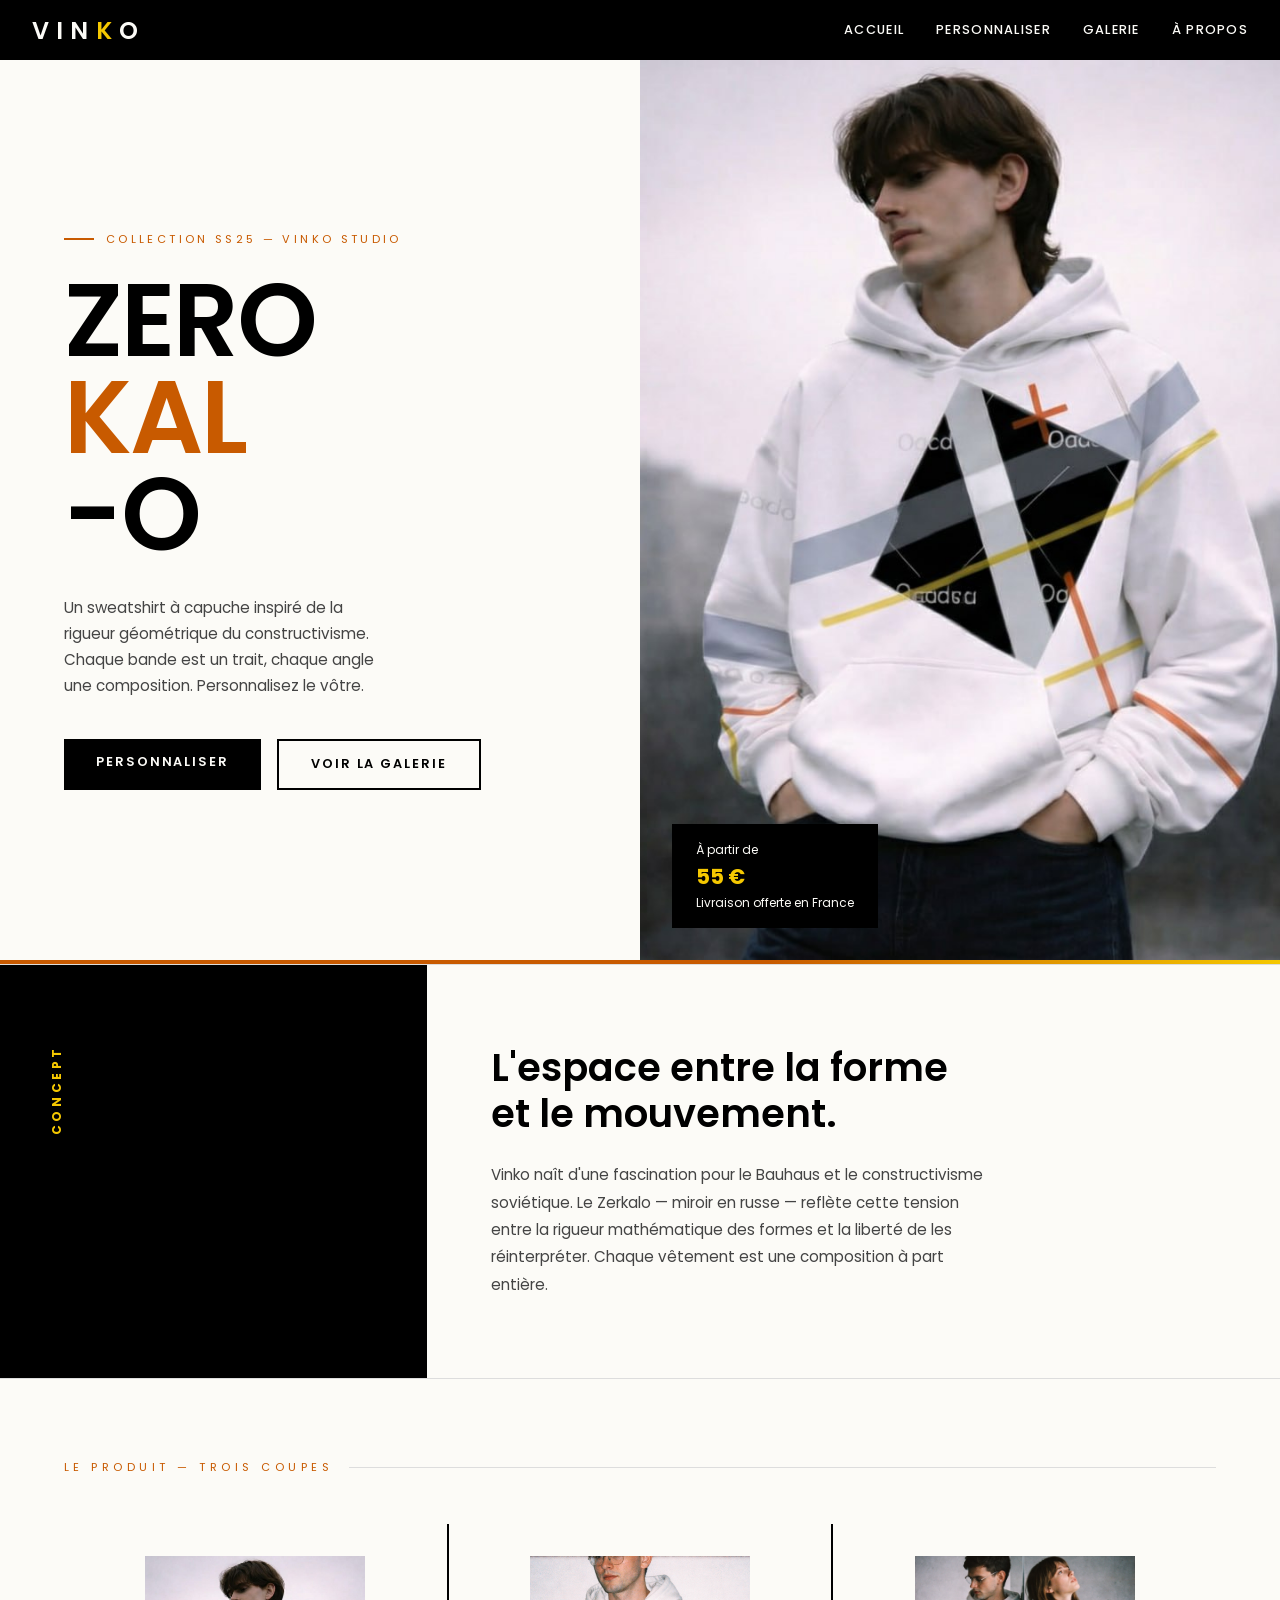
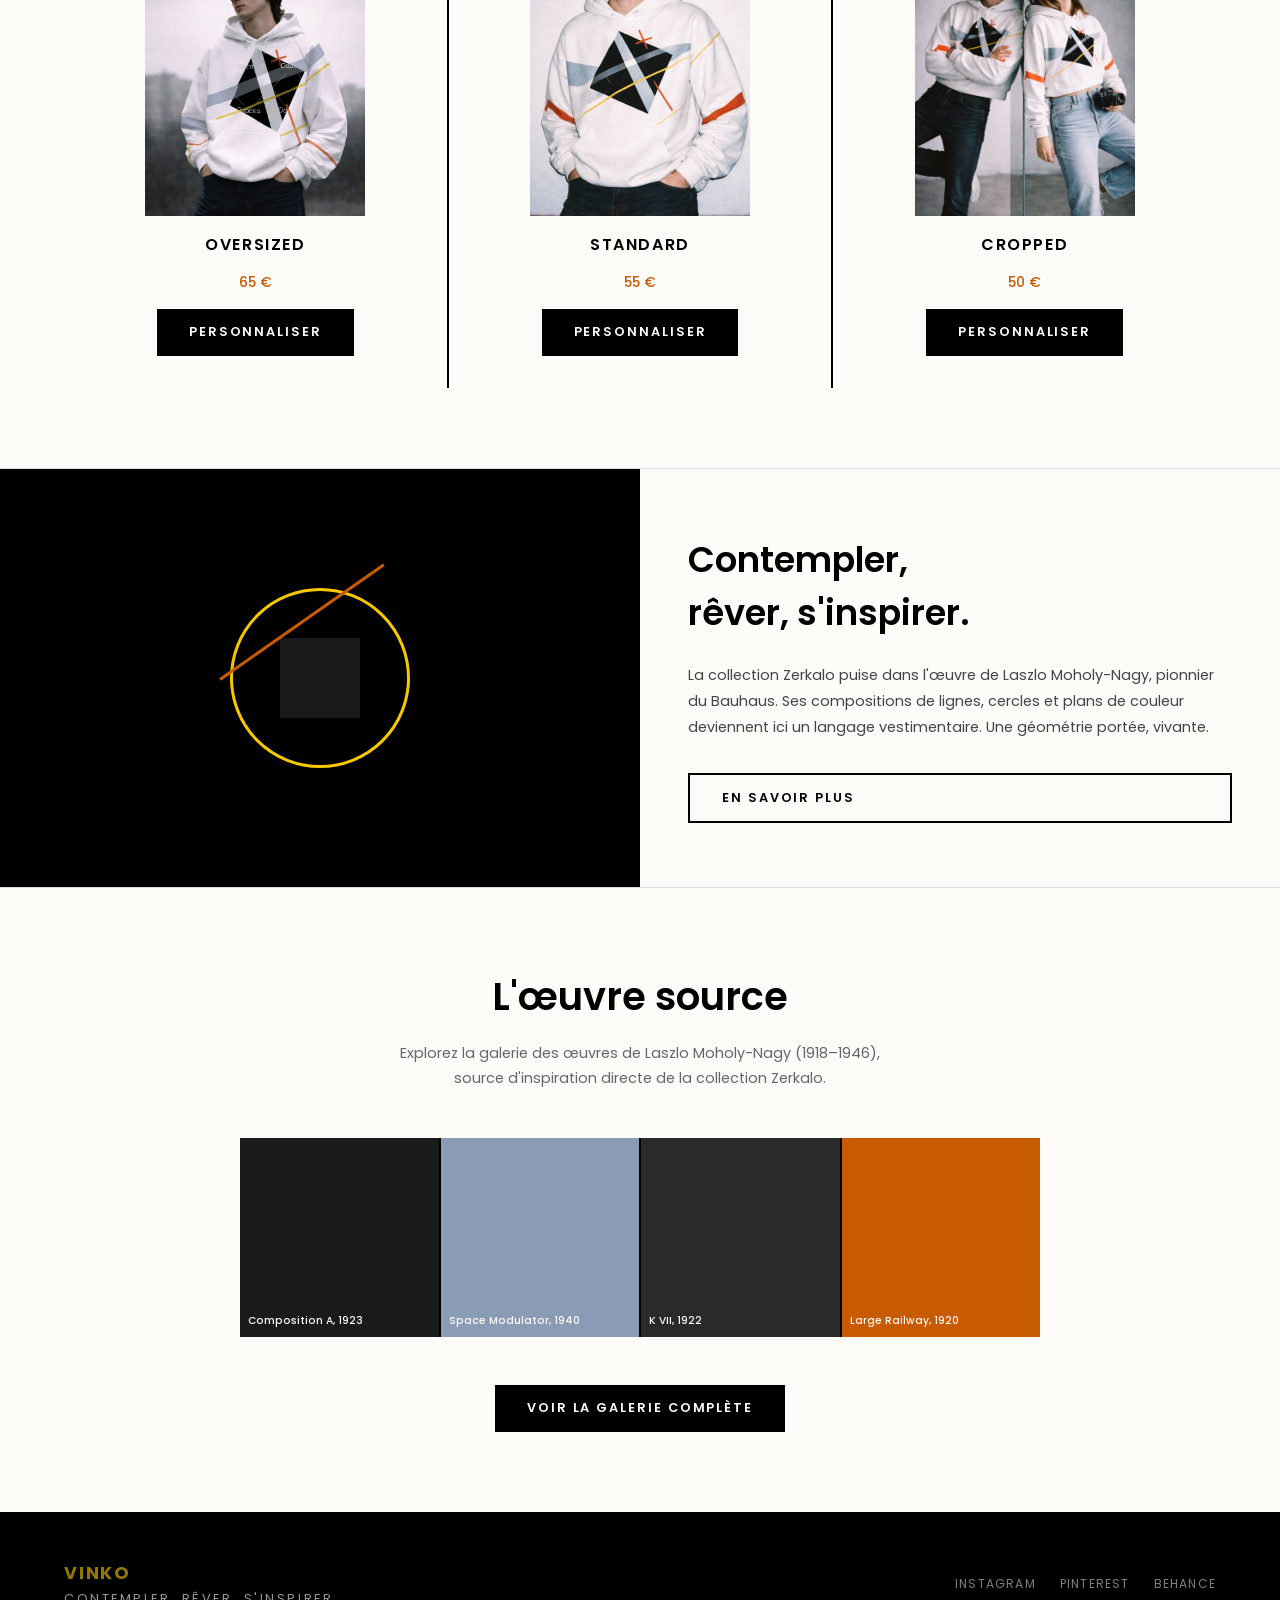
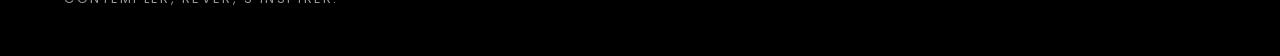
==== index.html @ d25fcb8b "first commit" ====
<!DOCTYPE html>
<html lang="fr">
<head>
  <meta charset="UTF-8" />
  <meta name="viewport" content="width=device-width, initial-scale=1.0" />
  <title>Vinko — Zerkalo</title>
 
  <!-- Google Fonts : Poppins pour le corps de texte -->
  <!-- P22 Albers Three n'étant pas disponible sur Google Fonts, on simule avec une fonte display forte -->
  <link href="https://fonts.googleapis.com/css2?family=Poppins:wght@300;400;500;600&display=swap" rel="stylesheet" />
 
  <style>
    /* =============================================
       VARIABLES CSS — Charte graphique Vinko
       Inspirée du constructivisme de Moholy-Nagy
    ============================================= */
    :root {
      --creme:   #fcfbf7;   /* fond principal */
      --noir:    #000000;
      --jaune:   #f5c800;
      --orange:  #c85a00;
      --gris-bleu: #8a9bb5;
      --transition: 0.2s ease;
 
      /* Typographie */
      --font-display: 'Poppins', sans-serif; /* à remplacer par P22 Albers Three si disponible */
      --font-body:    'Poppins', sans-serif;
    }
 
    /* =============================================
       RESET & BASE
    ============================================= */
    *, *::before, *::after {
      box-sizing: border-box;
      margin: 0;
      padding: 0;
    }
 
    html { scroll-behavior: smooth; }
 
    body {
      font-family: var(--font-body);
      background-color: var(--creme);
      color: var(--noir);
      overflow-x: hidden;
    }
 
    /* =============================================
       HEADER — Navigation principale
       Fond noir, logo à gauche, liens à droite
    ============================================= */
    header {
      position: fixed;            /* reste visible en scrollant */
      top: 0; left: 0; right: 0;
      z-index: 100;
      background-color: var(--noir);
      display: flex;
      align-items: center;
      justify-content: space-between;
      padding: 0 2rem;
      height: 60px;
    }
 
    /* Logo : lettres V I N K O avec accent jaune sur le K */
    .logo {
      font-family: var(--font-display);
      font-size: 1.5rem;
      font-weight: 600;
      letter-spacing: 0.3em;
      color: var(--creme);
      text-decoration: none;
    }
    .logo span { color: var(--jaune); } /* accentuation constructiviste */
 
    /* Navigation links */
    nav { display: flex; gap: 2rem; }
 
    nav a {
      color: var(--creme);
      text-decoration: none;
      font-size: 0.8rem;
      font-weight: 500;
      letter-spacing: 0.1em;
      text-transform: uppercase;
      position: relative;
      transition: color var(--transition);
    }
 
    /* Soulignement animé au hover */
    nav a::after {
      content: '';
      position: absolute;
      bottom: -4px; left: 0;
      width: 0; height: 2px;
      background-color: var(--jaune);
      transition: width var(--transition);
    }
    nav a:hover { color: var(--jaune); }
    nav a:hover::after { width: 100%; }
 
    /* Burger menu mobile */
    .burger {
      display: none;
      flex-direction: column;
      gap: 5px;
      cursor: pointer;
      background: none;
      border: none;
    }
    .burger span {
      display: block;
      width: 24px; height: 2px;
      background-color: var(--creme);
      transition: var(--transition);
    }
 
    /* =============================================
       HERO SECTION
       Plein écran avec image en fond + overlay
    ============================================= */
    .hero {
      min-height: 100vh;
      padding-top: 60px; /* compense le header fixe */
      display: grid;
      grid-template-columns: 1fr 1fr;
      align-items: center;
      position: relative;
      overflow: hidden;
    }
 
    /* Bande décorative verticale façon Moholy-Nagy */
    .hero::before {
      content: '';
      position: absolute;
      top: 0; left: 50%;
      width: 3px; height: 100%;
      background-color: var(--jaune);
      opacity: 0.4;
    }
 
    /* Colonne texte */
    .hero-text {
      padding: 4rem 3rem 4rem 4rem;
      z-index: 1;
    }
 
    /* Étiquette surtitle */
    .hero-label {
      font-size: 0.7rem;
      letter-spacing: 0.3em;
      text-transform: uppercase;
      color: var(--orange);
      margin-bottom: 1.5rem;
      display: flex;
      align-items: center;
      gap: 0.75rem;
    }
    .hero-label::before {
      content: '';
      display: inline-block;
      width: 30px; height: 2px;
      background-color: var(--orange);
    }
 
    /* Titre principal — très grand, impact visuel fort */
    .hero-title {
      font-family: var(--font-display);
      font-size: clamp(3rem, 8vw, 7rem);
      font-weight: 600;
      line-height: 0.95;
      letter-spacing: -0.02em;
      margin-bottom: 2rem;
    }
 
    /* Le mot ZERKALO en orange pour contraster */
    .hero-title .accent { color: var(--orange); }
 
    .hero-desc {
      font-size: 0.95rem;
      line-height: 1.7;
      color: #444;
      max-width: 36ch;
      margin-bottom: 2.5rem;
    }
 
    /* Groupe de boutons CTA */
    .hero-cta {
      display: flex;
      gap: 1rem;
      flex-wrap: wrap;
    }
 
    /* Bouton primaire */
    .btn-primary {
      display: inline-block;
      padding: 0.9rem 2rem;
      background-color: var(--noir);
      color: var(--creme);
      text-decoration: none;
      font-size: 0.8rem;
      font-weight: 600;
      letter-spacing: 0.15em;
      text-transform: uppercase;
      transition: background-color var(--transition), color var(--transition);
    }
    .btn-primary:hover {
      background-color: var(--orange);
    }
 
    /* Bouton secondaire (outline) */
    .btn-secondary {
      display: inline-block;
      padding: 0.9rem 2rem;
      border: 2px solid var(--noir);
      color: var(--noir);
      text-decoration: none;
      font-size: 0.8rem;
      font-weight: 600;
      letter-spacing: 0.15em;
      text-transform: uppercase;
      transition: background-color var(--transition), color var(--transition);
    }
    .btn-secondary:hover {
      background-color: var(--noir);
      color: var(--creme);
    }
 
    /* Colonne image du héros */
    .hero-image {
      position: relative;
      height: 100vh;
      display: flex;
      align-items: center;
      justify-content: center;
      overflow: hidden;
    }
 
    .hero-image img {
      width: 100%;
      height: 100%;
      object-fit: cover;
      object-position: top center;
    }
 
    /* Badge flottant sur l'image */
    .hero-badge {
      position: absolute;
      bottom: 2rem;
      left: 2rem;
      background-color: var(--noir);
      color: var(--creme);
      padding: 1rem 1.5rem;
      font-size: 0.75rem;
      line-height: 1.6;
    }
    .hero-badge strong {
      display: block;
      font-size: 1.3rem;
      color: var(--jaune);
    }
 
    /* Bande décorative orange horizontale (référence Moholy-Nagy) */
    .bande-deco {
      width: 100%;
      height: 4px;
      background: linear-gradient(to right, var(--orange) 60%, var(--jaune) 100%);
    }
 
    /* =============================================
       SECTION PRÉSENTATION — Concept
    ============================================= */
    .section-concept {
      display: grid;
      grid-template-columns: 1fr 2fr;
      gap: 0;
      border-top: 1px solid #ddd;
    }
 
    .concept-label {
      padding: 5rem 3rem;
      background-color: var(--noir);
      color: var(--creme);
    }
    .concept-label h2 {
      font-family: var(--font-display);
      font-size: 0.75rem;
      letter-spacing: 0.3em;
      text-transform: uppercase;
      writing-mode: vertical-rl;
      transform: rotate(180deg);
      color: var(--jaune);
    }
 
    .concept-content {
      padding: 5rem 4rem;
    }
    .concept-content h3 {
      font-family: var(--font-display);
      font-size: clamp(1.5rem, 3vw, 2.5rem);
      font-weight: 600;
      margin-bottom: 1.5rem;
      line-height: 1.2;
    }
    .concept-content p {
      font-size: 0.95rem;
      line-height: 1.8;
      color: #444;
      max-width: 55ch;
    }
 
    /* =============================================
       SECTION PRODUIT — Grille 3 colonnes
    ============================================= */
    .section-produit {
      padding: 5rem 4rem;
      border-top: 1px solid #ddd;
    }
 
    .section-title {
      font-family: var(--font-display);
      font-size: 0.7rem;
      letter-spacing: 0.4em;
      text-transform: uppercase;
      color: var(--orange);
      margin-bottom: 3rem;
      display: flex;
      align-items: center;
      gap: 1rem;
    }
    .section-title::after {
      content: '';
      flex: 1;
      height: 1px;
      background-color: #ddd;
    }
 
    /* Grille des 3 coupes */
    .coupe-grid {
      display: grid;
      grid-template-columns: repeat(3, 1fr);
      gap: 2px; /* joints noirs */
      background-color: var(--noir);
    }
 
    .coupe-card {
      background-color: var(--creme);
      padding: 2rem;
      display: flex;
      flex-direction: column;
      align-items: center;
      gap: 1rem;
      transition: background-color var(--transition);
    }
    .coupe-card:hover { background-color: #f0efea; }
 
    .coupe-card img {
      width: 100%;
      max-width: 220px;
      height: 260px;
      object-fit: cover;
    }
 
    .coupe-name {
      font-family: var(--font-display);
      font-size: 1rem;
      font-weight: 600;
      letter-spacing: 0.1em;
      text-transform: uppercase;
    }
 
    .coupe-prix {
      font-size: 0.85rem;
      color: var(--orange);
      font-weight: 500;
    }
 
    /* =============================================
       SECTION MARQUE — Inspiration Moholy-Nagy
    ============================================= */
    .section-marque {
      display: grid;
      grid-template-columns: 1fr 1fr;
      min-height: 400px;
      border-top: 1px solid #ddd;
    }
 
    .marque-visuel {
      background-color: var(--noir);
      display: flex;
      align-items: center;
      justify-content: center;
      padding: 4rem;
      position: relative;
      overflow: hidden;
    }
 
    /* Composition géométrique décorative inspirée Moholy-Nagy */
    .moholy-composition {
      position: relative;
      width: 200px;
      height: 200px;
    }
    .moholy-composition .cercle {
      position: absolute;
      border-radius: 50%;
      border: 3px solid var(--jaune);
      top: 10px; left: 10px;
      width: 180px; height: 180px;
    }
    .moholy-composition .diag {
      position: absolute;
      width: 200px; height: 3px;
      background-color: var(--orange);
      top: 50%; left: 0;
      transform: rotate(-35deg);
      transform-origin: left center;
    }
    .moholy-composition .carre {
      position: absolute;
      width: 80px; height: 80px;
      background-color: var(--creme);
      top: 60px; left: 60px;
      opacity: 0.1;
    }
 
    .marque-texte {
      padding: 4rem 3rem;
      display: flex;
      flex-direction: column;
      justify-content: center;
    }
    .marque-texte h2 {
      font-family: var(--font-display);
      font-size: clamp(1.5rem, 3vw, 2.2rem);
      font-weight: 600;
      margin-bottom: 1.5rem;
    }
    .marque-texte p {
      font-size: 0.9rem;
      line-height: 1.8;
      color: #444;
      margin-bottom: 2rem;
    }
 
    /* =============================================
       SECTION GALERIE PREVIEW — lien vers galerie.html
    ============================================= */
    .section-galerie-preview {
      padding: 5rem 4rem;
      border-top: 1px solid #ddd;
      text-align: center;
    }
 
    .galerie-preview-text {
      max-width: 500px;
      margin: 0 auto 3rem;
    }
    .galerie-preview-text h2 {
      font-family: var(--font-display);
      font-size: clamp(1.5rem, 3vw, 2.5rem);
      font-weight: 600;
      margin-bottom: 1rem;
    }
    .galerie-preview-text p {
      font-size: 0.9rem;
      line-height: 1.7;
      color: #666;
    }
 
    /* Miniatures des œuvres (simulées par des blocs colorés) */
    .galerie-mini {
      display: grid;
      grid-template-columns: repeat(4, 1fr);
      gap: 2px;
      background-color: var(--noir);
      margin-bottom: 3rem;
      max-width: 800px;
      margin-left: auto;
      margin-right: auto;
    }
 
    /* Chaque mini est un bloc de couleur avec un numéro */
    .galerie-mini-item {
      aspect-ratio: 1;
      display: flex;
      align-items: flex-end;
      padding: 0.5rem;
      font-size: 0.65rem;
      color: var(--creme);
      font-weight: 500;
    }
    .galerie-mini-item:nth-child(1) { background-color: #1a1a1a; }
    .galerie-mini-item:nth-child(2) { background-color: var(--gris-bleu); }
    .galerie-mini-item:nth-child(3) { background-color: #2a2a2a; }
    .galerie-mini-item:nth-child(4) { background-color: var(--orange); }
 
    /* =============================================
       FOOTER
    ============================================= */
    footer {
      background-color: var(--noir);
      color: var(--creme);
      padding: 3rem 4rem;
      display: grid;
      grid-template-columns: 1fr auto;
      align-items: center;
      gap: 2rem;
    }
 
    .footer-slogan {
      font-family: var(--font-display);
      font-size: 0.8rem;
      letter-spacing: 0.2em;
      text-transform: uppercase;
      color: var(--creme);
      opacity: 0.6;
    }
    .footer-slogan strong {
      display: block;
      font-size: 1.1rem;
      opacity: 1;
      color: var(--jaune);
      letter-spacing: 0.1em;
      margin-bottom: 0.3rem;
    }
 
    .footer-links {
      display: flex;
      gap: 1.5rem;
    }
    .footer-links a {
      color: var(--creme);
      text-decoration: none;
      font-size: 0.75rem;
      letter-spacing: 0.1em;
      text-transform: uppercase;
      opacity: 0.5;
      transition: opacity var(--transition), color var(--transition);
    }
    .footer-links a:hover { opacity: 1; color: var(--jaune); }
 
    /* =============================================
       RESPONSIVE — Mobile first
    ============================================= */
    @media (max-width: 768px) {
      /* Nav mobile cachée par défaut */
      nav {
        display: none;
        position: fixed;
        top: 60px; left: 0; right: 0;
        background-color: var(--noir);
        flex-direction: column;
        padding: 2rem;
        gap: 1.5rem;
      }
      nav.open { display: flex; }
 
      /* Burger visible */
      .burger { display: flex; }
 
      /* Hero : 1 colonne */
      .hero {
        grid-template-columns: 1fr;
        min-height: auto;
      }
      .hero-image {
        height: 55vw;
        min-height: 260px;
      }
      .hero-text {
        padding: 2.5rem 1.5rem;
        order: -1;
      }
 
      /* Sections : 1 colonne */
      .section-concept { grid-template-columns: 1fr; }
      .concept-label { display: none; } /* masquer l'étiquette verticale sur mobile */
      .concept-content { padding: 3rem 1.5rem; }
 
      .section-produit { padding: 3rem 1.5rem; }
      .coupe-grid { grid-template-columns: 1fr; }
 
      .section-marque { grid-template-columns: 1fr; }
      .marque-visuel { min-height: 200px; }
      .marque-texte { padding: 3rem 1.5rem; }
 
      .section-galerie-preview { padding: 3rem 1.5rem; }
      .galerie-mini { grid-template-columns: repeat(2, 1fr); }
 
      footer {
        grid-template-columns: 1fr;
        padding: 2rem 1.5rem;
      }
    }
  </style>
</head>
<body>
 
  <!-- =============================================
       HEADER PARTAGÉ — même sur toutes les pages
  ============================================= -->
  <header>
    <!-- Logo Vinko : le K est accentué en jaune (clé visuelle) -->
    <a href="index.html" class="logo">VIN<span>K</span>O</a>
 
    <!-- Navigation principale -->
    <nav id="main-nav">
      <a href="index.html">Accueil</a>
      <a href="personnalisation.html">Personnaliser</a>
      <a href="galerie.html">Galerie</a>
      <a href="apropos.html">À propos</a>
    </nav>
 
    <!-- Bouton burger pour mobile -->
    <button class="burger" id="burger" aria-label="Menu">
      <span></span>
      <span></span>
      <span></span>
    </button>
  </header>
 
  <!-- =============================================
       HERO — Présentation du produit Zerkalo
  ============================================= -->
  <section class="hero" id="accueil">
 
    <!-- Colonne texte -->
    <div class="hero-text">
      <!-- Étiquette : collection + référence constructiviste -->
      <p class="hero-label">Collection SS25 — Vinko Studio</p>
 
      <!-- Titre principal avec accent de couleur -->
      <h1 class="hero-title">
        ZERO<br>
        <span class="accent">KAL</span><br>
        -O
      </h1>
 
      <p class="hero-desc">
        Un sweatshirt à capuche inspiré de la rigueur géométrique du
        constructivisme. Chaque bande est un trait, chaque angle une
        composition. Personnalisez le vôtre.
      </p>
 
      <!-- Appels à l'action -->
      <div class="hero-cta">
        <a href="personnalisation.html" class="btn-primary">Personnaliser</a>
        <a href="galerie.html" class="btn-secondary">Voir la galerie</a>
      </div>
    </div>
 
    <!-- Colonne image produit -->
    <div class="hero-image">
      <!-- Image oversized du sweatshirt — la plus impactante pour le héros -->
      <img src="sweat-oversize.jpg" alt="Sweatshirt Zerkalo — coupe oversized" />
 
      <!-- Badge prix flottant -->
      <div class="hero-badge">
        À partir de
        <strong>55 €</strong>
        Livraison offerte en France
      </div>
    </div>
  </section>
 
  <!-- Bande de séparation décorative -->
  <div class="bande-deco"></div>
 
  <!-- =============================================
       SECTION CONCEPT — Présentation de la marque
  ============================================= -->
  <section class="section-concept">
 
    <!-- Étiquette latérale verticale (desktop seulement) -->
    <div class="concept-label">
      <h2>Concept</h2>
    </div>
 
    <div class="concept-content">
      <h3>L'espace entre la forme<br>et le mouvement.</h3>
      <p>
        Vinko naît d'une fascination pour le Bauhaus et le constructivisme
        soviétique. Le Zerkalo — miroir en russe — reflète cette tension
        entre la rigueur mathématique des formes et la liberté de les
        réinterpréter. Chaque vêtement est une composition à part entière.
      </p>
    </div>
  </section>
 
  <!-- =============================================
       SECTION PRODUIT — Les trois coupes disponibles
  ============================================= -->
  <section class="section-produit">
    <p class="section-title">Le produit — Trois coupes</p>
 
    <!-- Grille des coupes -->
    <div class="coupe-grid">
 
      <!-- Coupe Oversized -->
      <article class="coupe-card">
        <img src="sweat-oversize.jpg" alt="Coupe Oversized" />
        <h3 class="coupe-name">Oversized</h3>
        <p class="coupe-prix">65 €</p>
        <a href="personnalisation.html" class="btn-primary">Personnaliser</a>
      </article>
 
      <!-- Coupe Standard -->
      <article class="coupe-card">
        <img src="sweat-normal.png" alt="Coupe Standard" />
        <h3 class="coupe-name">Standard</h3>
        <p class="coupe-prix">55 €</p>
        <a href="personnalisation.html" class="btn-primary">Personnaliser</a>
      </article>
 
      <!-- Coupe Cropped -->
      <article class="coupe-card">
        <img src="sweat-slim.png" alt="Coupe Cropped" />
        <h3 class="coupe-name">Cropped</h3>
        <p class="coupe-prix">50 €</p>
        <a href="personnalisation.html" class="btn-primary">Personnaliser</a>
      </article>
    </div>
  </section>
 
  <!-- =============================================
       SECTION MARQUE — Inspiration
  ============================================= -->
  <section class="section-marque">
 
    <!-- Composition géométrique décorative -->
    <div class="marque-visuel">
      <div class="moholy-composition">
        <div class="cercle"></div>
        <div class="diag"></div>
        <div class="carre"></div>
      </div>
    </div>
 
    <!-- Texte d'inspiration -->
    <div class="marque-texte">
      <h2>Contempler,<br>rêver, s'inspirer.</h2>
      <p>
        La collection Zerkalo puise dans l'œuvre de Laszlo Moholy-Nagy,
        pionnier du Bauhaus. Ses compositions de lignes, cercles et plans
        de couleur deviennent ici un langage vestimentaire. Une géométrie
        portée, vivante.
      </p>
      <a href="apropos.html" class="btn-secondary">En savoir plus</a>
    </div>
  </section>
 
  <!-- =============================================
       SECTION GALERIE PREVIEW
  ============================================= -->
  <section class="section-galerie-preview">
    <div class="galerie-preview-text">
      <h2>L'œuvre source</h2>
      <p>
        Explorez la galerie des œuvres de Laszlo Moholy-Nagy (1918–1946),
        source d'inspiration directe de la collection Zerkalo.
      </p>
    </div>
 
    <!-- Miniatures simulées -->
    <div class="galerie-mini">
      <div class="galerie-mini-item">Composition A, 1923</div>
      <div class="galerie-mini-item">Space Modulator, 1940</div>
      <div class="galerie-mini-item">K VII, 1922</div>
      <div class="galerie-mini-item">Large Railway, 1920</div>
    </div>
 
    <a href="galerie.html" class="btn-primary">Voir la galerie complète</a>
  </section>
 
  <!-- =============================================
       FOOTER PARTAGÉ
  ============================================= -->
  <footer>
    <div class="footer-slogan">
      <strong>Vinko</strong>
      Contempler, rêver, s'inspirer.
    </div>
 
    <!-- Liens réseaux sociaux (fictifs) -->
    <div class="footer-links">
      <a href="#">Instagram</a>
      <a href="#">Pinterest</a>
      <a href="#">Behance</a>
    </div>
  </footer>
 
  <!-- =============================================
       JAVASCRIPT — Menu burger mobile
  ============================================= -->
  <script>
    // Sélection des éléments du DOM
    const burger = document.getElementById('burger');
    const nav    = document.getElementById('main-nav');
 
    // Au clic sur le burger : bascule la classe "open" sur la nav
    burger.addEventListener('click', () => {
      nav.classList.toggle('open');
    });
 
    // Fermer le menu si l'utilisateur clique sur un lien
    nav.querySelectorAll('a').forEach(link => {
      link.addEventListener('click', () => {
        nav.classList.remove('open');
      });
    });
  </script>
 
  <!--
  ====================================================
  TRAÇABILITÉ IA — README.md
  ====================================================
  Parties générées par IA :
    - Structure HTML complète (header, hero, sections, footer)
    - Système de variables CSS (charte graphique)
    - Mise en page Grid/Flexbox responsive
    - Animations hover et transitions CSS
    - Composition géométrique Moholy-Nagy (CSS pur)
    - Menu burger JavaScript
 
  Prompt utilisé :
    "Page d'accueil Vinko/Zerkalo, charte constructiviste Moholy-Nagy,
    HTML/CSS/JS vanilla, responsive mobile-first, header+footer partagés."
 
  Modifications à faire par l'étudiant :
    1. Remplacer la police display par P22 Albers Three (si disponible)
       → Télécharger la fonte et l'importer via @font-face
    2. Vérifier les chemins d'images (sweat-oversize.jpg, etc.)
    3. Personnaliser les textes de description de la marque
    4. Ajouter les vraies miniatures de Moholy-Nagy dans .galerie-mini
    5. Mettre à jour les liens réseaux sociaux dans le footer
  ====================================================
  -->
</body>
</html>
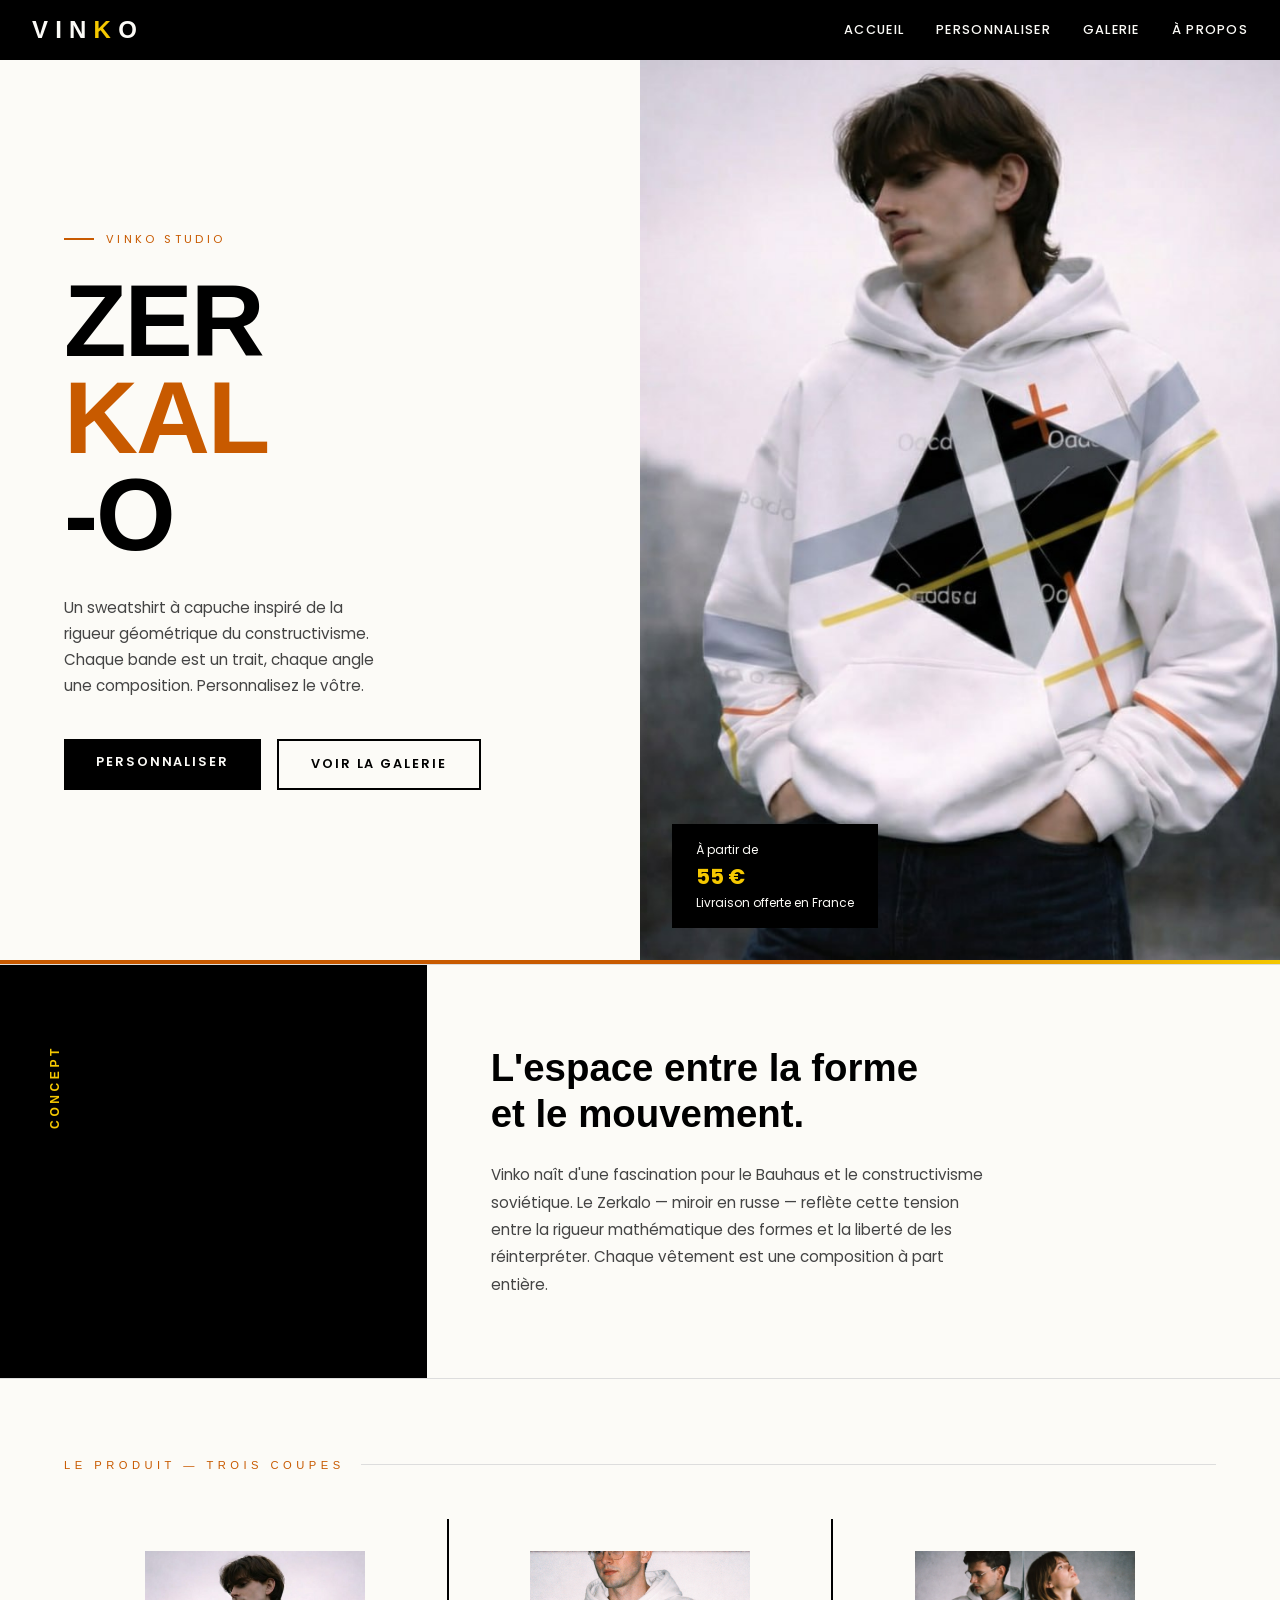
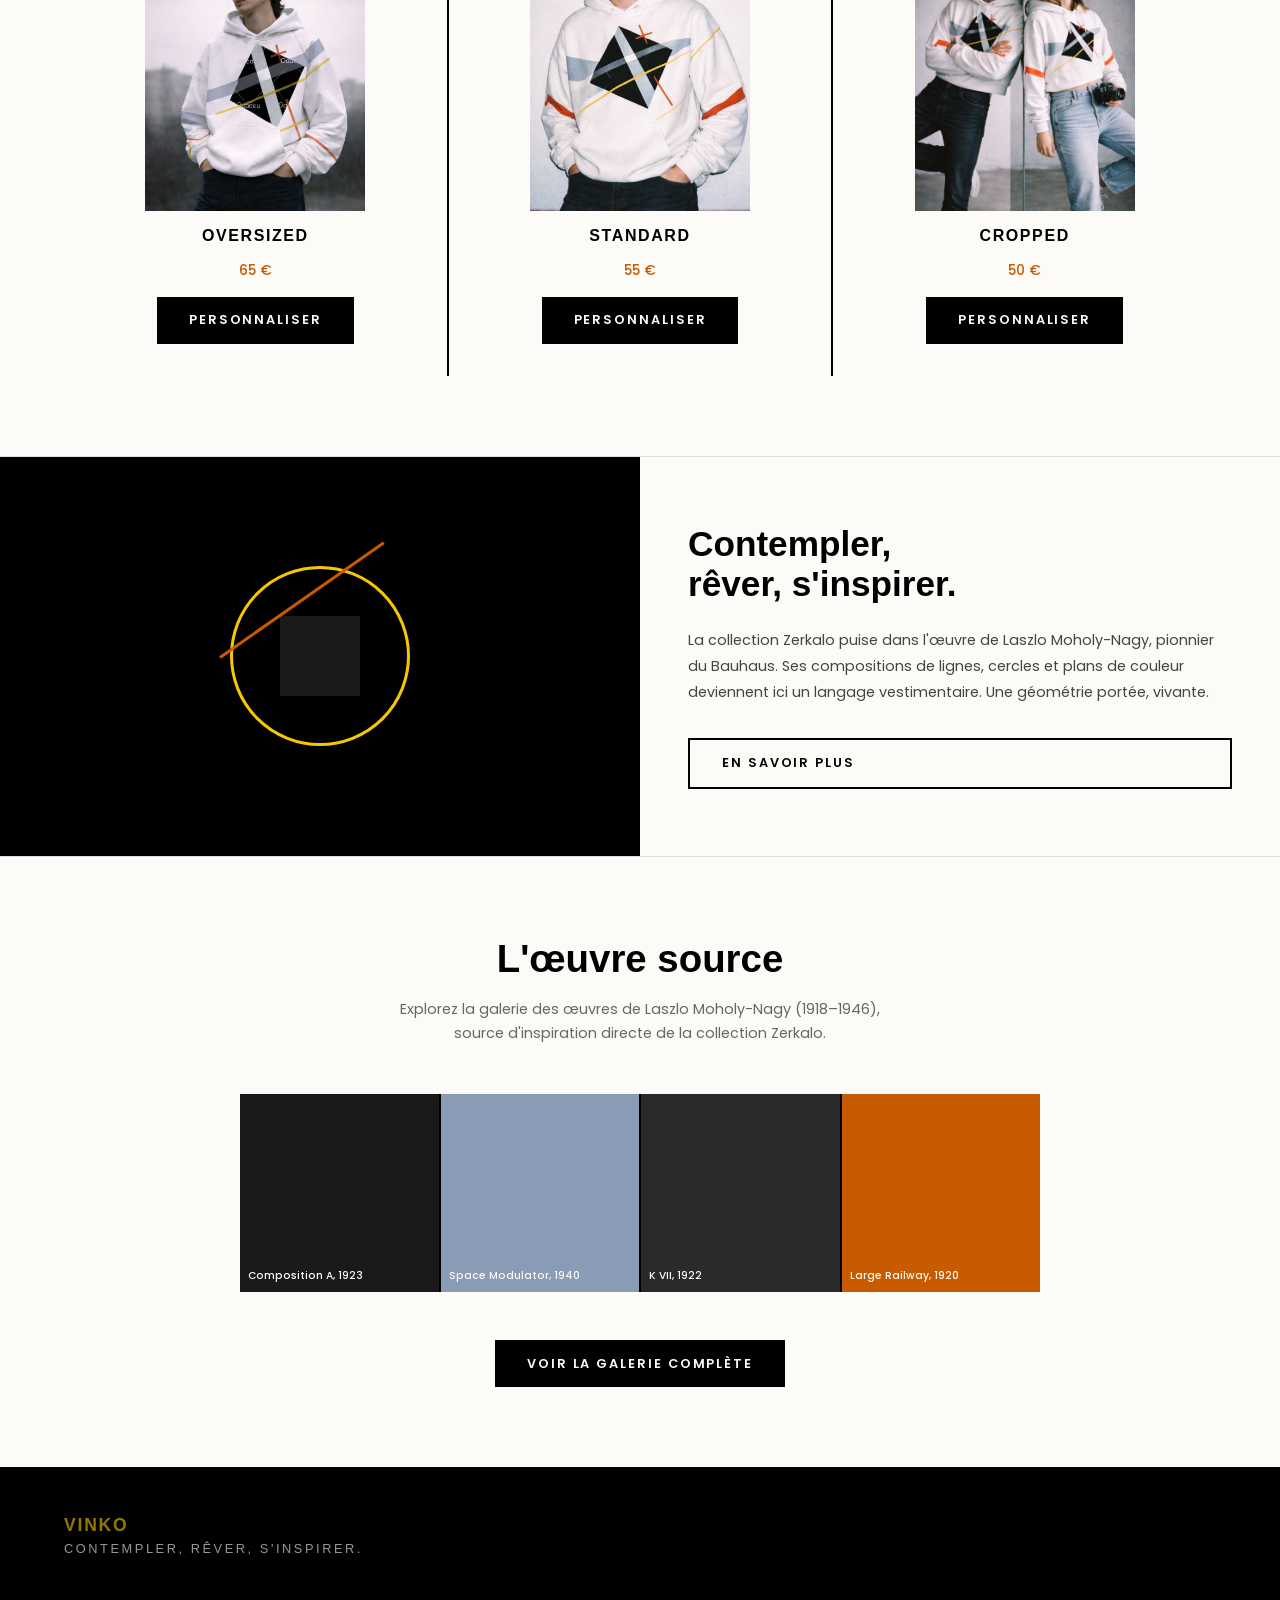
==== commit 6980dbbb: "éditions des fichiers et création d'un folder 'img'" ====
--- a/index.html
+++ b/index.html
@@ -1,816 +1,226 @@
 <!DOCTYPE html>
 <html lang="fr">
+
 <head>
-  <meta charset="UTF-8" />
-  <meta name="viewport" content="width=device-width, initial-scale=1.0" />
-  <title>Vinko — Zerkalo</title>
- 
-  <!-- Google Fonts : Poppins pour le corps de texte -->
-  <!-- P22 Albers Three n'étant pas disponible sur Google Fonts, on simule avec une fonte display forte -->
-  <link href="https://fonts.googleapis.com/css2?family=Poppins:wght@300;400;500;600&display=swap" rel="stylesheet" />
- 
-  <style>
-    /* =============================================
-       VARIABLES CSS — Charte graphique Vinko
-       Inspirée du constructivisme de Moholy-Nagy
-    ============================================= */
-    :root {
-      --creme:   #fcfbf7;   /* fond principal */
-      --noir:    #000000;
-      --jaune:   #f5c800;
-      --orange:  #c85a00;
-      --gris-bleu: #8a9bb5;
-      --transition: 0.2s ease;
- 
-      /* Typographie */
-      --font-display: 'Poppins', sans-serif; /* à remplacer par P22 Albers Three si disponible */
-      --font-body:    'Poppins', sans-serif;
-    }
- 
-    /* =============================================
-       RESET & BASE
-    ============================================= */
-    *, *::before, *::after {
-      box-sizing: border-box;
-      margin: 0;
-      padding: 0;
-    }
- 
-    html { scroll-behavior: smooth; }
- 
-    body {
-      font-family: var(--font-body);
-      background-color: var(--creme);
-      color: var(--noir);
-      overflow-x: hidden;
-    }
- 
-    /* =============================================
-       HEADER — Navigation principale
-       Fond noir, logo à gauche, liens à droite
-    ============================================= */
-    header {
-      position: fixed;            /* reste visible en scrollant */
-      top: 0; left: 0; right: 0;
-      z-index: 100;
-      background-color: var(--noir);
-      display: flex;
-      align-items: center;
-      justify-content: space-between;
-      padding: 0 2rem;
-      height: 60px;
-    }
- 
-    /* Logo : lettres V I N K O avec accent jaune sur le K */
-    .logo {
-      font-family: var(--font-display);
-      font-size: 1.5rem;
-      font-weight: 600;
-      letter-spacing: 0.3em;
-      color: var(--creme);
-      text-decoration: none;
-    }
-    .logo span { color: var(--jaune); } /* accentuation constructiviste */
- 
-    /* Navigation links */
-    nav { display: flex; gap: 2rem; }
- 
-    nav a {
-      color: var(--creme);
-      text-decoration: none;
-      font-size: 0.8rem;
-      font-weight: 500;
-      letter-spacing: 0.1em;
-      text-transform: uppercase;
-      position: relative;
-      transition: color var(--transition);
-    }
- 
-    /* Soulignement animé au hover */
-    nav a::after {
-      content: '';
-      position: absolute;
-      bottom: -4px; left: 0;
-      width: 0; height: 2px;
-      background-color: var(--jaune);
-      transition: width var(--transition);
-    }
-    nav a:hover { color: var(--jaune); }
-    nav a:hover::after { width: 100%; }
- 
-    /* Burger menu mobile */
-    .burger {
-      display: none;
-      flex-direction: column;
-      gap: 5px;
-      cursor: pointer;
-      background: none;
-      border: none;
-    }
-    .burger span {
-      display: block;
-      width: 24px; height: 2px;
-      background-color: var(--creme);
-      transition: var(--transition);
-    }
- 
-    /* =============================================
-       HERO SECTION
-       Plein écran avec image en fond + overlay
-    ============================================= */
-    .hero {
-      min-height: 100vh;
-      padding-top: 60px; /* compense le header fixe */
-      display: grid;
-      grid-template-columns: 1fr 1fr;
-      align-items: center;
-      position: relative;
-      overflow: hidden;
-    }
- 
-    /* Bande décorative verticale façon Moholy-Nagy */
-    .hero::before {
-      content: '';
-      position: absolute;
-      top: 0; left: 50%;
-      width: 3px; height: 100%;
-      background-color: var(--jaune);
-      opacity: 0.4;
-    }
- 
-    /* Colonne texte */
-    .hero-text {
-      padding: 4rem 3rem 4rem 4rem;
-      z-index: 1;
-    }
- 
-    /* Étiquette surtitle */
-    .hero-label {
-      font-size: 0.7rem;
-      letter-spacing: 0.3em;
-      text-transform: uppercase;
-      color: var(--orange);
-      margin-bottom: 1.5rem;
-      display: flex;
-      align-items: center;
-      gap: 0.75rem;
-    }
-    .hero-label::before {
-      content: '';
-      display: inline-block;
-      width: 30px; height: 2px;
-      background-color: var(--orange);
-    }
- 
-    /* Titre principal — très grand, impact visuel fort */
-    .hero-title {
-      font-family: var(--font-display);
-      font-size: clamp(3rem, 8vw, 7rem);
-      font-weight: 600;
-      line-height: 0.95;
-      letter-spacing: -0.02em;
-      margin-bottom: 2rem;
-    }
- 
-    /* Le mot ZERKALO en orange pour contraster */
-    .hero-title .accent { color: var(--orange); }
- 
-    .hero-desc {
-      font-size: 0.95rem;
-      line-height: 1.7;
-      color: #444;
-      max-width: 36ch;
-      margin-bottom: 2.5rem;
-    }
- 
-    /* Groupe de boutons CTA */
-    .hero-cta {
-      display: flex;
-      gap: 1rem;
-      flex-wrap: wrap;
-    }
- 
-    /* Bouton primaire */
-    .btn-primary {
-      display: inline-block;
-      padding: 0.9rem 2rem;
-      background-color: var(--noir);
-      color: var(--creme);
-      text-decoration: none;
-      font-size: 0.8rem;
-      font-weight: 600;
-      letter-spacing: 0.15em;
-      text-transform: uppercase;
-      transition: background-color var(--transition), color var(--transition);
-    }
-    .btn-primary:hover {
-      background-color: var(--orange);
-    }
- 
-    /* Bouton secondaire (outline) */
-    .btn-secondary {
-      display: inline-block;
-      padding: 0.9rem 2rem;
-      border: 2px solid var(--noir);
-      color: var(--noir);
-      text-decoration: none;
-      font-size: 0.8rem;
-      font-weight: 600;
-      letter-spacing: 0.15em;
-      text-transform: uppercase;
-      transition: background-color var(--transition), color var(--transition);
-    }
-    .btn-secondary:hover {
-      background-color: var(--noir);
-      color: var(--creme);
-    }
- 
-    /* Colonne image du héros */
-    .hero-image {
-      position: relative;
-      height: 100vh;
-      display: flex;
-      align-items: center;
-      justify-content: center;
-      overflow: hidden;
-    }
- 
-    .hero-image img {
-      width: 100%;
-      height: 100%;
-      object-fit: cover;
-      object-position: top center;
-    }
- 
-    /* Badge flottant sur l'image */
-    .hero-badge {
-      position: absolute;
-      bottom: 2rem;
-      left: 2rem;
-      background-color: var(--noir);
-      color: var(--creme);
-      padding: 1rem 1.5rem;
-      font-size: 0.75rem;
-      line-height: 1.6;
-    }
-    .hero-badge strong {
-      display: block;
-      font-size: 1.3rem;
-      color: var(--jaune);
-    }
- 
-    /* Bande décorative orange horizontale (référence Moholy-Nagy) */
-    .bande-deco {
-      width: 100%;
-      height: 4px;
-      background: linear-gradient(to right, var(--orange) 60%, var(--jaune) 100%);
-    }
- 
-    /* =============================================
-       SECTION PRÉSENTATION — Concept
-    ============================================= */
-    .section-concept {
-      display: grid;
-      grid-template-columns: 1fr 2fr;
-      gap: 0;
-      border-top: 1px solid #ddd;
-    }
- 
-    .concept-label {
-      padding: 5rem 3rem;
-      background-color: var(--noir);
-      color: var(--creme);
-    }
-    .concept-label h2 {
-      font-family: var(--font-display);
-      font-size: 0.75rem;
-      letter-spacing: 0.3em;
-      text-transform: uppercase;
-      writing-mode: vertical-rl;
-      transform: rotate(180deg);
-      color: var(--jaune);
-    }
- 
-    .concept-content {
-      padding: 5rem 4rem;
-    }
-    .concept-content h3 {
-      font-family: var(--font-display);
-      font-size: clamp(1.5rem, 3vw, 2.5rem);
-      font-weight: 600;
-      margin-bottom: 1.5rem;
-      line-height: 1.2;
-    }
-    .concept-content p {
-      font-size: 0.95rem;
-      line-height: 1.8;
-      color: #444;
-      max-width: 55ch;
-    }
- 
-    /* =============================================
-       SECTION PRODUIT — Grille 3 colonnes
-    ============================================= */
-    .section-produit {
-      padding: 5rem 4rem;
-      border-top: 1px solid #ddd;
-    }
- 
-    .section-title {
-      font-family: var(--font-display);
-      font-size: 0.7rem;
-      letter-spacing: 0.4em;
-      text-transform: uppercase;
-      color: var(--orange);
-      margin-bottom: 3rem;
-      display: flex;
-      align-items: center;
-      gap: 1rem;
-    }
-    .section-title::after {
-      content: '';
-      flex: 1;
-      height: 1px;
-      background-color: #ddd;
-    }
- 
-    /* Grille des 3 coupes */
-    .coupe-grid {
-      display: grid;
-      grid-template-columns: repeat(3, 1fr);
-      gap: 2px; /* joints noirs */
-      background-color: var(--noir);
-    }
- 
-    .coupe-card {
-      background-color: var(--creme);
-      padding: 2rem;
-      display: flex;
-      flex-direction: column;
-      align-items: center;
-      gap: 1rem;
-      transition: background-color var(--transition);
-    }
-    .coupe-card:hover { background-color: #f0efea; }
- 
-    .coupe-card img {
-      width: 100%;
-      max-width: 220px;
-      height: 260px;
-      object-fit: cover;
-    }
- 
-    .coupe-name {
-      font-family: var(--font-display);
-      font-size: 1rem;
-      font-weight: 600;
-      letter-spacing: 0.1em;
-      text-transform: uppercase;
-    }
- 
-    .coupe-prix {
-      font-size: 0.85rem;
-      color: var(--orange);
-      font-weight: 500;
-    }
- 
-    /* =============================================
-       SECTION MARQUE — Inspiration Moholy-Nagy
-    ============================================= */
-    .section-marque {
-      display: grid;
-      grid-template-columns: 1fr 1fr;
-      min-height: 400px;
-      border-top: 1px solid #ddd;
-    }
- 
-    .marque-visuel {
-      background-color: var(--noir);
-      display: flex;
-      align-items: center;
-      justify-content: center;
-      padding: 4rem;
-      position: relative;
-      overflow: hidden;
-    }
- 
-    /* Composition géométrique décorative inspirée Moholy-Nagy */
-    .moholy-composition {
-      position: relative;
-      width: 200px;
-      height: 200px;
-    }
-    .moholy-composition .cercle {
-      position: absolute;
-      border-radius: 50%;
-      border: 3px solid var(--jaune);
-      top: 10px; left: 10px;
-      width: 180px; height: 180px;
-    }
-    .moholy-composition .diag {
-      position: absolute;
-      width: 200px; height: 3px;
-      background-color: var(--orange);
-      top: 50%; left: 0;
-      transform: rotate(-35deg);
-      transform-origin: left center;
-    }
-    .moholy-composition .carre {
-      position: absolute;
-      width: 80px; height: 80px;
-      background-color: var(--creme);
-      top: 60px; left: 60px;
-      opacity: 0.1;
-    }
- 
-    .marque-texte {
-      padding: 4rem 3rem;
-      display: flex;
-      flex-direction: column;
-      justify-content: center;
-    }
-    .marque-texte h2 {
-      font-family: var(--font-display);
-      font-size: clamp(1.5rem, 3vw, 2.2rem);
-      font-weight: 600;
-      margin-bottom: 1.5rem;
-    }
-    .marque-texte p {
-      font-size: 0.9rem;
-      line-height: 1.8;
-      color: #444;
-      margin-bottom: 2rem;
-    }
- 
-    /* =============================================
-       SECTION GALERIE PREVIEW — lien vers galerie.html
-    ============================================= */
-    .section-galerie-preview {
-      padding: 5rem 4rem;
-      border-top: 1px solid #ddd;
-      text-align: center;
-    }
- 
-    .galerie-preview-text {
-      max-width: 500px;
-      margin: 0 auto 3rem;
-    }
-    .galerie-preview-text h2 {
-      font-family: var(--font-display);
-      font-size: clamp(1.5rem, 3vw, 2.5rem);
-      font-weight: 600;
-      margin-bottom: 1rem;
-    }
-    .galerie-preview-text p {
-      font-size: 0.9rem;
-      line-height: 1.7;
-      color: #666;
-    }
- 
-    /* Miniatures des œuvres (simulées par des blocs colorés) */
-    .galerie-mini {
-      display: grid;
-      grid-template-columns: repeat(4, 1fr);
-      gap: 2px;
-      background-color: var(--noir);
-      margin-bottom: 3rem;
-      max-width: 800px;
-      margin-left: auto;
-      margin-right: auto;
-    }
- 
-    /* Chaque mini est un bloc de couleur avec un numéro */
-    .galerie-mini-item {
-      aspect-ratio: 1;
-      display: flex;
-      align-items: flex-end;
-      padding: 0.5rem;
-      font-size: 0.65rem;
-      color: var(--creme);
-      font-weight: 500;
-    }
-    .galerie-mini-item:nth-child(1) { background-color: #1a1a1a; }
-    .galerie-mini-item:nth-child(2) { background-color: var(--gris-bleu); }
-    .galerie-mini-item:nth-child(3) { background-color: #2a2a2a; }
-    .galerie-mini-item:nth-child(4) { background-color: var(--orange); }
- 
-    /* =============================================
-       FOOTER
-    ============================================= */
-    footer {
-      background-color: var(--noir);
-      color: var(--creme);
-      padding: 3rem 4rem;
-      display: grid;
-      grid-template-columns: 1fr auto;
-      align-items: center;
-      gap: 2rem;
-    }
- 
-    .footer-slogan {
-      font-family: var(--font-display);
-      font-size: 0.8rem;
-      letter-spacing: 0.2em;
-      text-transform: uppercase;
-      color: var(--creme);
-      opacity: 0.6;
-    }
-    .footer-slogan strong {
-      display: block;
-      font-size: 1.1rem;
-      opacity: 1;
-      color: var(--jaune);
-      letter-spacing: 0.1em;
-      margin-bottom: 0.3rem;
-    }
- 
-    .footer-links {
-      display: flex;
-      gap: 1.5rem;
-    }
-    .footer-links a {
-      color: var(--creme);
-      text-decoration: none;
-      font-size: 0.75rem;
-      letter-spacing: 0.1em;
-      text-transform: uppercase;
-      opacity: 0.5;
-      transition: opacity var(--transition), color var(--transition);
-    }
-    .footer-links a:hover { opacity: 1; color: var(--jaune); }
- 
-    /* =============================================
-       RESPONSIVE — Mobile first
-    ============================================= */
-    @media (max-width: 768px) {
-      /* Nav mobile cachée par défaut */
-      nav {
-        display: none;
-        position: fixed;
-        top: 60px; left: 0; right: 0;
-        background-color: var(--noir);
-        flex-direction: column;
-        padding: 2rem;
-        gap: 1.5rem;
-      }
-      nav.open { display: flex; }
- 
-      /* Burger visible */
-      .burger { display: flex; }
- 
-      /* Hero : 1 colonne */
-      .hero {
-        grid-template-columns: 1fr;
-        min-height: auto;
-      }
-      .hero-image {
-        height: 55vw;
-        min-height: 260px;
-      }
-      .hero-text {
-        padding: 2.5rem 1.5rem;
-        order: -1;
-      }
- 
-      /* Sections : 1 colonne */
-      .section-concept { grid-template-columns: 1fr; }
-      .concept-label { display: none; } /* masquer l'étiquette verticale sur mobile */
-      .concept-content { padding: 3rem 1.5rem; }
- 
-      .section-produit { padding: 3rem 1.5rem; }
-      .coupe-grid { grid-template-columns: 1fr; }
- 
-      .section-marque { grid-template-columns: 1fr; }
-      .marque-visuel { min-height: 200px; }
-      .marque-texte { padding: 3rem 1.5rem; }
- 
-      .section-galerie-preview { padding: 3rem 1.5rem; }
-      .galerie-mini { grid-template-columns: repeat(2, 1fr); }
- 
-      footer {
-        grid-template-columns: 1fr;
-        padding: 2rem 1.5rem;
-      }
-    }
-  </style>
+    <meta charset="UTF-8" />
+    <meta name="viewport" content="width=device-width, initial-scale=1.0" />
+    <title>Vinko — Zerkalo</title>
+
+    <!-- Google Fonts : Poppins pour le corps de texte -->
+    <!-- P22 Albers Three n'étant pas disponible sur Google Fonts, on simule avec une fonte display forte -->
+    <link href="https://fonts.googleapis.com/css2?family=Poppins:wght@300;400;500;600&display=swap" rel="stylesheet" />
+    <link rel="stylesheet" href="styles.css" />
 </head>
+
 <body>
- 
-  <!-- =============================================
+
+    <!-- =============================================
        HEADER PARTAGÉ — même sur toutes les pages
   ============================================= -->
-  <header>
-    <!-- Logo Vinko : le K est accentué en jaune (clé visuelle) -->
-    <a href="index.html" class="logo">VIN<span>K</span>O</a>
- 
-    <!-- Navigation principale -->
-    <nav id="main-nav">
-      <a href="index.html">Accueil</a>
-      <a href="personnalisation.html">Personnaliser</a>
-      <a href="galerie.html">Galerie</a>
-      <a href="apropos.html">À propos</a>
-    </nav>
- 
-    <!-- Bouton burger pour mobile -->
-    <button class="burger" id="burger" aria-label="Menu">
-      <span></span>
-      <span></span>
-      <span></span>
-    </button>
-  </header>
- 
-  <!-- =============================================
+    <header>
+        <!-- Logo Vinko : le K est accentué en jaune (clé visuelle) -->
+        <a href="index.html" class="logo">VIN<span>K</span>O</a>
+
+        <!-- Navigation principale -->
+        <nav id="main-nav">
+            <a href="index.html">Accueil</a>
+            <a href="zerkalo.html">Personnaliser</a>
+            <a href="galerie.html">Galerie</a>
+            <a href="apropos.html">À propos</a>
+        </nav>
+
+        <!-- Bouton burger pour mobile -->
+        <button class="burger" id="burger" aria-label="Menu">
+            <span></span>
+            <span></span>
+            <span></span>
+        </button>
+    </header>
+
+    <!-- =============================================
        HERO — Présentation du produit Zerkalo
   ============================================= -->
-  <section class="hero" id="accueil">
- 
-    <!-- Colonne texte -->
-    <div class="hero-text">
-      <!-- Étiquette : collection + référence constructiviste -->
-      <p class="hero-label">Collection SS25 — Vinko Studio</p>
- 
-      <!-- Titre principal avec accent de couleur -->
-      <h1 class="hero-title">
-        ZERO<br>
-        <span class="accent">KAL</span><br>
-        -O
-      </h1>
- 
-      <p class="hero-desc">
-        Un sweatshirt à capuche inspiré de la rigueur géométrique du
-        constructivisme. Chaque bande est un trait, chaque angle une
-        composition. Personnalisez le vôtre.
-      </p>
- 
-      <!-- Appels à l'action -->
-      <div class="hero-cta">
-        <a href="personnalisation.html" class="btn-primary">Personnaliser</a>
-        <a href="galerie.html" class="btn-secondary">Voir la galerie</a>
-      </div>
-    </div>
- 
-    <!-- Colonne image produit -->
-    <div class="hero-image">
-      <!-- Image oversized du sweatshirt — la plus impactante pour le héros -->
-      <img src="sweat-oversize.jpg" alt="Sweatshirt Zerkalo — coupe oversized" />
- 
-      <!-- Badge prix flottant -->
-      <div class="hero-badge">
-        À partir de
-        <strong>55 €</strong>
-        Livraison offerte en France
-      </div>
-    </div>
-  </section>
- 
-  <!-- Bande de séparation décorative -->
-  <div class="bande-deco"></div>
- 
-  <!-- =============================================
+    <section class="hero" id="accueil">
+
+        <!-- Colonne texte -->
+        <div class="hero-text">
+            <!-- Étiquette : collection + référence constructiviste -->
+            <p class="hero-label">Vinko Studio</p>
+
+            <!-- Titre principal avec accent de couleur -->
+            <h1 class="hero-title">
+                ZER<br>
+                <span class="accent">KAL</span><br>
+                -O
+            </h1>
+
+            <p class="hero-desc">
+                Un sweatshirt à capuche inspiré de la rigueur géométrique du
+                constructivisme. Chaque bande est un trait, chaque angle une
+                composition. Personnalisez le vôtre.
+            </p>
+
+            <!-- Appels à l'action -->
+            <div class="hero-cta">
+                <a href="personnalisation.html" class="btn-primary">Personnaliser</a>
+                <a href="galerie.html" class="btn-secondary">Voir la galerie</a>
+            </div>
+        </div>
+
+        <!-- Colonne image produit -->
+        <div class="hero-image">
+            <img src="img/sweat-oversize.jpg" alt="Sweatshirt Zerkalo — coupe oversized" />
+
+            <!-- Badge prix flottant -->
+            <div class="hero-badge">
+                À partir de
+                <strong>55 €</strong>
+                Livraison offerte en France
+            </div>
+        </div>
+    </section>
+
+    <!-- Bande de séparation décorative -->
+    <div class="bande-deco"></div>
+
+    <!-- =============================================
        SECTION CONCEPT — Présentation de la marque
   ============================================= -->
-  <section class="section-concept">
- 
-    <!-- Étiquette latérale verticale (desktop seulement) -->
-    <div class="concept-label">
-      <h2>Concept</h2>
-    </div>
- 
-    <div class="concept-content">
-      <h3>L'espace entre la forme<br>et le mouvement.</h3>
-      <p>
-        Vinko naît d'une fascination pour le Bauhaus et le constructivisme
-        soviétique. Le Zerkalo — miroir en russe — reflète cette tension
-        entre la rigueur mathématique des formes et la liberté de les
-        réinterpréter. Chaque vêtement est une composition à part entière.
-      </p>
-    </div>
-  </section>
- 
-  <!-- =============================================
+    <section class="section-concept">
+
+        <!-- Étiquette latérale verticale (desktop seulement) -->
+        <div class="concept-label">
+            <h2>Concept</h2>
+        </div>
+
+        <div class="concept-content">
+            <h3>L'espace entre la forme<br>et le mouvement.</h3>
+            <p>
+                Vinko naît d'une fascination pour le Bauhaus et le constructivisme
+                soviétique. Le Zerkalo — miroir en russe — reflète cette tension
+                entre la rigueur mathématique des formes et la liberté de les
+                réinterpréter. Chaque vêtement est une composition à part entière.
+            </p>
+        </div>
+    </section>
+
+    <!-- =============================================
        SECTION PRODUIT — Les trois coupes disponibles
   ============================================= -->
-  <section class="section-produit">
-    <p class="section-title">Le produit — Trois coupes</p>
- 
-    <!-- Grille des coupes -->
-    <div class="coupe-grid">
- 
-      <!-- Coupe Oversized -->
-      <article class="coupe-card">
-        <img src="sweat-oversize.jpg" alt="Coupe Oversized" />
-        <h3 class="coupe-name">Oversized</h3>
-        <p class="coupe-prix">65 €</p>
-        <a href="personnalisation.html" class="btn-primary">Personnaliser</a>
-      </article>
- 
-      <!-- Coupe Standard -->
-      <article class="coupe-card">
-        <img src="sweat-normal.png" alt="Coupe Standard" />
-        <h3 class="coupe-name">Standard</h3>
-        <p class="coupe-prix">55 €</p>
-        <a href="personnalisation.html" class="btn-primary">Personnaliser</a>
-      </article>
- 
-      <!-- Coupe Cropped -->
-      <article class="coupe-card">
-        <img src="sweat-slim.png" alt="Coupe Cropped" />
-        <h3 class="coupe-name">Cropped</h3>
-        <p class="coupe-prix">50 €</p>
-        <a href="personnalisation.html" class="btn-primary">Personnaliser</a>
-      </article>
-    </div>
-  </section>
- 
-  <!-- =============================================
+    <section class="section-produit">
+        <p class="section-title">Le produit — Trois coupes</p>
+
+        <!-- Grille des coupes -->
+        <div class="coupe-grid">
+
+            <!-- Coupe Oversized -->
+            <article class="coupe-card">
+                <img src="img/sweat-oversize.jpg" alt="Coupe Oversized" />
+                <h3 class="coupe-name">Oversized</h3>
+                <p class="coupe-prix">65 €</p>
+                <a href="personnalisation.html" class="btn-primary">Personnaliser</a>
+            </article>
+
+            <!-- Coupe Standard -->
+            <article class="coupe-card">
+                <img src="img/sweat-normal.png" alt="Coupe Standard" />
+                <h3 class="coupe-name">Standard</h3>
+                <p class="coupe-prix">55 €</p>
+                <a href="personnalisation.html" class="btn-primary">Personnaliser</a>
+            </article>
+
+            <!-- Coupe Cropped -->
+            <article class="coupe-card">
+                <img src="img/sweat-slim.png" alt="Coupe Cropped" />
+                <h3 class="coupe-name">Cropped</h3>
+                <p class="coupe-prix">50 €</p>
+                <a href="personnalisation.html" class="btn-primary">Personnaliser</a>
+            </article>
+        </div>
+    </section>
+
+    <!-- =============================================
        SECTION MARQUE — Inspiration
   ============================================= -->
-  <section class="section-marque">
- 
-    <!-- Composition géométrique décorative -->
-    <div class="marque-visuel">
-      <div class="moholy-composition">
-        <div class="cercle"></div>
-        <div class="diag"></div>
-        <div class="carre"></div>
-      </div>
-    </div>
- 
-    <!-- Texte d'inspiration -->
-    <div class="marque-texte">
-      <h2>Contempler,<br>rêver, s'inspirer.</h2>
-      <p>
-        La collection Zerkalo puise dans l'œuvre de Laszlo Moholy-Nagy,
-        pionnier du Bauhaus. Ses compositions de lignes, cercles et plans
-        de couleur deviennent ici un langage vestimentaire. Une géométrie
-        portée, vivante.
-      </p>
-      <a href="apropos.html" class="btn-secondary">En savoir plus</a>
-    </div>
-  </section>
- 
-  <!-- =============================================
+    <section class="section-marque">
+
+        <!-- Composition géométrique décorative -->
+        <div class="marque-visuel">
+            <div class="moholy-composition">
+                <div class="cercle"></div>
+                <div class="diag"></div>
+                <div class="carre"></div>
+            </div>
+        </div>
+
+        <!-- Texte d'inspiration -->
+        <div class="marque-texte">
+            <h2>Contempler,<br>rêver, s'inspirer.</h2>
+            <p>
+                La collection Zerkalo puise dans l'œuvre de Laszlo Moholy-Nagy,
+                pionnier du Bauhaus. Ses compositions de lignes, cercles et plans
+                de couleur deviennent ici un langage vestimentaire. Une géométrie
+                portée, vivante.
+            </p>
+            <a href="apropos.html" class="btn-secondary">En savoir plus</a>
+        </div>
+    </section>
+
+    <!-- =============================================
        SECTION GALERIE PREVIEW
   ============================================= -->
-  <section class="section-galerie-preview">
-    <div class="galerie-preview-text">
-      <h2>L'œuvre source</h2>
-      <p>
-        Explorez la galerie des œuvres de Laszlo Moholy-Nagy (1918–1946),
-        source d'inspiration directe de la collection Zerkalo.
-      </p>
-    </div>
- 
-    <!-- Miniatures simulées -->
-    <div class="galerie-mini">
-      <div class="galerie-mini-item">Composition A, 1923</div>
-      <div class="galerie-mini-item">Space Modulator, 1940</div>
-      <div class="galerie-mini-item">K VII, 1922</div>
-      <div class="galerie-mini-item">Large Railway, 1920</div>
-    </div>
- 
-    <a href="galerie.html" class="btn-primary">Voir la galerie complète</a>
-  </section>
- 
-  <!-- =============================================
+    <section class="section-galerie-preview">
+        <div class="galerie-preview-text">
+            <h2>L'œuvre source</h2>
+            <p>
+                Explorez la galerie des œuvres de Laszlo Moholy-Nagy (1918–1946),
+                source d'inspiration directe de la collection Zerkalo.
+            </p>
+        </div>
+
+        <!-- Miniatures simulées -->
+        <div class="galerie-mini">
+            <div class="galerie-mini-item">Composition A, 1923</div>
+            <div class="galerie-mini-item">Space Modulator, 1940</div>
+            <div class="galerie-mini-item">K VII, 1922</div>
+            <div class="galerie-mini-item">Large Railway, 1920</div>
+        </div>
+
+        <a href="galerie.html" class="btn-primary">Voir la galerie complète</a>
+    </section>
+
+    <!-- =============================================
        FOOTER PARTAGÉ
   ============================================= -->
-  <footer>
-    <div class="footer-slogan">
-      <strong>Vinko</strong>
-      Contempler, rêver, s'inspirer.
-    </div>
- 
-    <!-- Liens réseaux sociaux (fictifs) -->
-    <div class="footer-links">
-      <a href="#">Instagram</a>
-      <a href="#">Pinterest</a>
-      <a href="#">Behance</a>
-    </div>
-  </footer>
- 
-  <!-- =============================================
+    <footer>
+        <div class="footer-slogan">
+            <strong>Vinko</strong>
+            Contempler, rêver, s'inspirer.
+        </div>
+    </footer>
+
+    <!-- =============================================
        JAVASCRIPT — Menu burger mobile
   ============================================= -->
-  <script>
-    // Sélection des éléments du DOM
-    const burger = document.getElementById('burger');
-    const nav    = document.getElementById('main-nav');
- 
-    // Au clic sur le burger : bascule la classe "open" sur la nav
-    burger.addEventListener('click', () => {
-      nav.classList.toggle('open');
-    });
- 
-    // Fermer le menu si l'utilisateur clique sur un lien
-    nav.querySelectorAll('a').forEach(link => {
-      link.addEventListener('click', () => {
-        nav.classList.remove('open');
-      });
-    });
-  </script>
- 
-  <!--
+    <script>
+        // Sélection des éléments du DOM
+        const burger = document.getElementById('burger');
+        const nav = document.getElementById('main-nav');
+
+        // Au clic sur le burger : bascule la classe "open" sur la nav
+        burger.addEventListener('click', () => {
+            nav.classList.toggle('open');
+        });
+
+        // Fermer le menu si l'utilisateur clique sur un lien
+        nav.querySelectorAll('a').forEach(link => {
+            link.addEventListener('click', () => {
+                nav.classList.remove('open');
+            });
+        });
+    </script>
+
+    <!--
   ====================================================
   TRAÇABILITÉ IA — README.md
   ====================================================
@@ -836,4 +246,5 @@
   ====================================================
   -->
 </body>
+
 </html>
--- a/styles.css
+++ b/styles.css
@@ -0,0 +1,695 @@
+/* =============================================
+       VARIABLES CSS — Charte graphique Vinko
+       Inspirée du constructivisme de Moholy-Nagy
+    ============================================= */
+@import url('https://db.onlinewebfonts.com/c/a619e5bedf077a8f8d3884809830a764?family=P22Albers-Three');
+
+:root {
+    --creme: #fcfbf7;
+    --noir: #000000;
+    --jaune: #f5c800;
+    --orange: #c85a00;
+    --gris-bleu: #8a9bb5;
+    --transition: 0.2s ease;
+
+    /* Typographie */
+    --font-display: 'P22Albers-Three', sans-serif;
+    --font-body: 'Poppins', sans-serif;
+}
+
+/* =============================================
+       RESET & BASE
+    ============================================= */
+*,
+*::before,
+*::after {
+    box-sizing: border-box;
+    margin: 0;
+    padding: 0;
+}
+
+html {
+    scroll-behavior: smooth;
+}
+
+body {
+    font-family: var(--font-body);
+    background-color: var(--creme);
+    color: var(--noir);
+    overflow-x: hidden;
+}
+
+/* =============================================
+       HEADER — Navigation principale
+       Fond noir, logo à gauche, liens à droite
+    ============================================= */
+header {
+    position: fixed;
+    /* reste visible en scrollant */
+    top: 0;
+    left: 0;
+    right: 0;
+    z-index: 100;
+    background-color: var(--noir);
+    display: flex;
+    align-items: center;
+    justify-content: space-between;
+    padding: 0 2rem;
+    height: 60px;
+}
+
+/* Logo : lettres V I N K O avec accent jaune sur le K */
+.logo {
+    font-family: var(--font-display);
+    font-size: 1.5rem;
+    font-weight: 600;
+    letter-spacing: 0.3em;
+    color: var(--creme);
+    text-decoration: none;
+}
+
+.logo span {
+    color: var(--jaune);
+}
+
+/* accentuation constructiviste */
+
+/* Navigation links */
+nav {
+    display: flex;
+    gap: 2rem;
+}
+
+nav a {
+    color: var(--creme);
+    text-decoration: none;
+    font-size: 0.8rem;
+    font-weight: 500;
+    letter-spacing: 0.1em;
+    text-transform: uppercase;
+    position: relative;
+    transition: color var(--transition);
+}
+
+/* Soulignement animé au hover */
+nav a::after {
+    content: '';
+    position: absolute;
+    bottom: -4px;
+    left: 0;
+    width: 0;
+    height: 2px;
+    background-color: var(--jaune);
+    transition: width var(--transition);
+}
+
+nav a:hover {
+    color: var(--jaune);
+}
+
+nav a:hover::after {
+    width: 100%;
+}
+
+/* Burger menu mobile */
+.burger {
+    display: none;
+    flex-direction: column;
+    gap: 5px;
+    cursor: pointer;
+    background: none;
+    border: none;
+}
+
+.burger span {
+    display: block;
+    width: 24px;
+    height: 2px;
+    background-color: var(--creme);
+    transition: var(--transition);
+}
+
+/* =============================================
+       HERO SECTION
+       Plein écran avec image en fond + overlay
+    ============================================= */
+.hero {
+    min-height: 100vh;
+    padding-top: 60px;
+    /* compense le header fixe */
+    display: grid;
+    grid-template-columns: 1fr 1fr;
+    align-items: center;
+    position: relative;
+    overflow: hidden;
+}
+
+/* Bande décorative verticale façon Moholy-Nagy */
+.hero::before {
+    content: '';
+    position: absolute;
+    top: 0;
+    left: 50%;
+    width: 3px;
+    height: 100%;
+    background-color: var(--jaune);
+    opacity: 0.4;
+}
+
+/* Colonne texte */
+.hero-text {
+    padding: 4rem 3rem 4rem 4rem;
+    z-index: 1;
+}
+
+/* Étiquette surtitle */
+.hero-label {
+    font-size: 0.7rem;
+    letter-spacing: 0.3em;
+    text-transform: uppercase;
+    color: var(--orange);
+    margin-bottom: 1.5rem;
+    display: flex;
+    align-items: center;
+    gap: 0.75rem;
+}
+
+.hero-label::before {
+    content: '';
+    display: inline-block;
+    width: 30px;
+    height: 2px;
+    background-color: var(--orange);
+}
+
+/* Titre principal — très grand, impact visuel fort */
+.hero-title {
+    font-family: var(--font-display);
+    font-size: clamp(3rem, 8vw, 7rem);
+    font-weight: 600;
+    line-height: 0.95;
+    letter-spacing: -0.02em;
+    margin-bottom: 2rem;
+}
+
+/* Le mot ZERKALO en orange pour contraster */
+.hero-title .accent {
+    color: var(--orange);
+}
+
+.hero-desc {
+    font-size: 0.95rem;
+    line-height: 1.7;
+    color: #444;
+    max-width: 36ch;
+    margin-bottom: 2.5rem;
+}
+
+/* Groupe de boutons CTA */
+.hero-cta {
+    display: flex;
+    gap: 1rem;
+    flex-wrap: wrap;
+}
+
+/* Bouton primaire */
+.btn-primary {
+    display: inline-block;
+    padding: 0.9rem 2rem;
+    background-color: var(--noir);
+    color: var(--creme);
+    text-decoration: none;
+    font-size: 0.8rem;
+    font-weight: 600;
+    letter-spacing: 0.15em;
+    text-transform: uppercase;
+    transition: background-color var(--transition), color var(--transition);
+}
+
+.btn-primary:hover {
+    background-color: var(--orange);
+}
+
+/* Bouton secondaire (outline) */
+.btn-secondary {
+    display: inline-block;
+    padding: 0.9rem 2rem;
+    border: 2px solid var(--noir);
+    color: var(--noir);
+    text-decoration: none;
+    font-size: 0.8rem;
+    font-weight: 600;
+    letter-spacing: 0.15em;
+    text-transform: uppercase;
+    transition: background-color var(--transition), color var(--transition);
+}
+
+.btn-secondary:hover {
+    background-color: var(--noir);
+    color: var(--creme);
+}
+
+/* Colonne image du héros */
+.hero-image {
+    position: relative;
+    height: 100vh;
+    display: flex;
+    align-items: center;
+    justify-content: center;
+    overflow: hidden;
+}
+
+.hero-image img {
+    width: 100%;
+    height: 100%;
+    object-fit: cover;
+    object-position: top center;
+}
+
+/* Badge flottant sur l'image */
+.hero-badge {
+    position: absolute;
+    bottom: 2rem;
+    left: 2rem;
+    background-color: var(--noir);
+    color: var(--creme);
+    padding: 1rem 1.5rem;
+    font-size: 0.75rem;
+    line-height: 1.6;
+}
+
+.hero-badge strong {
+    display: block;
+    font-size: 1.3rem;
+    color: var(--jaune);
+}
+
+/* Bande décorative orange horizontale (référence Moholy-Nagy) */
+.bande-deco {
+    width: 100%;
+    height: 4px;
+    background: linear-gradient(to right, var(--orange) 60%, var(--jaune) 100%);
+}
+
+/* =============================================
+       SECTION PRÉSENTATION — Concept
+    ============================================= */
+.section-concept {
+    display: grid;
+    grid-template-columns: 1fr 2fr;
+    gap: 0;
+    border-top: 1px solid #ddd;
+}
+
+.concept-label {
+    padding: 5rem 3rem;
+    background-color: var(--noir);
+    color: var(--creme);
+}
+
+.concept-label h2 {
+    font-family: var(--font-display);
+    font-size: 0.75rem;
+    letter-spacing: 0.3em;
+    text-transform: uppercase;
+    writing-mode: vertical-rl;
+    transform: rotate(180deg);
+    color: var(--jaune);
+}
+
+.concept-content {
+    padding: 5rem 4rem;
+}
+
+.concept-content h3 {
+    font-family: var(--font-display);
+    font-size: clamp(1.5rem, 3vw, 2.5rem);
+    font-weight: 600;
+    margin-bottom: 1.5rem;
+    line-height: 1.2;
+}
+
+.concept-content p {
+    font-size: 0.95rem;
+    line-height: 1.8;
+    color: #444;
+    max-width: 55ch;
+}
+
+/* =============================================
+       SECTION PRODUIT — Grille 3 colonnes
+    ============================================= */
+.section-produit {
+    padding: 5rem 4rem;
+    border-top: 1px solid #ddd;
+}
+
+.section-title {
+    font-family: var(--font-display);
+    font-size: 0.7rem;
+    letter-spacing: 0.4em;
+    text-transform: uppercase;
+    color: var(--orange);
+    margin-bottom: 3rem;
+    display: flex;
+    align-items: center;
+    gap: 1rem;
+}
+
+.section-title::after {
+    content: '';
+    flex: 1;
+    height: 1px;
+    background-color: #ddd;
+}
+
+/* Grille des 3 coupes */
+.coupe-grid {
+    display: grid;
+    grid-template-columns: repeat(3, 1fr);
+    gap: 2px;
+    /* joints noirs */
+    background-color: var(--noir);
+}
+
+.coupe-card {
+    background-color: var(--creme);
+    padding: 2rem;
+    display: flex;
+    flex-direction: column;
+    align-items: center;
+    gap: 1rem;
+    transition: background-color var(--transition);
+}
+
+.coupe-card:hover {
+    background-color: #f0efea;
+}
+
+.coupe-card img {
+    width: 100%;
+    max-width: 220px;
+    height: 260px;
+    object-fit: cover;
+}
+
+.coupe-name {
+    font-family: var(--font-display);
+    font-size: 1rem;
+    font-weight: 600;
+    letter-spacing: 0.1em;
+    text-transform: uppercase;
+}
+
+.coupe-prix {
+    font-size: 0.85rem;
+    color: var(--orange);
+    font-weight: 500;
+}
+
+/* =============================================
+       SECTION MARQUE — Inspiration Moholy-Nagy
+    ============================================= */
+.section-marque {
+    display: grid;
+    grid-template-columns: 1fr 1fr;
+    min-height: 400px;
+    border-top: 1px solid #ddd;
+}
+
+.marque-visuel {
+    background-color: var(--noir);
+    display: flex;
+    align-items: center;
+    justify-content: center;
+    padding: 4rem;
+    position: relative;
+    overflow: hidden;
+}
+
+/* Composition géométrique décorative inspirée Moholy-Nagy */
+.moholy-composition {
+    position: relative;
+    width: 200px;
+    height: 200px;
+}
+
+.moholy-composition .cercle {
+    position: absolute;
+    border-radius: 50%;
+    border: 3px solid var(--jaune);
+    top: 10px;
+    left: 10px;
+    width: 180px;
+    height: 180px;
+}
+
+.moholy-composition .diag {
+    position: absolute;
+    width: 200px;
+    height: 3px;
+    background-color: var(--orange);
+    top: 50%;
+    left: 0;
+    transform: rotate(-35deg);
+    transform-origin: left center;
+}
+
+.moholy-composition .carre {
+    position: absolute;
+    width: 80px;
+    height: 80px;
+    background-color: var(--creme);
+    top: 60px;
+    left: 60px;
+    opacity: 0.1;
+}
+
+.marque-texte {
+    padding: 4rem 3rem;
+    display: flex;
+    flex-direction: column;
+    justify-content: center;
+}
+
+.marque-texte h2 {
+    font-family: var(--font-display);
+    font-size: clamp(1.5rem, 3vw, 2.2rem);
+    font-weight: 600;
+    margin-bottom: 1.5rem;
+}
+
+.marque-texte p {
+    font-size: 0.9rem;
+    line-height: 1.8;
+    color: #444;
+    margin-bottom: 2rem;
+}
+
+/* =============================================
+       SECTION GALERIE PREVIEW — lien vers galerie.html
+    ============================================= */
+.section-galerie-preview {
+    padding: 5rem 4rem;
+    border-top: 1px solid #ddd;
+    text-align: center;
+}
+
+.galerie-preview-text {
+    max-width: 500px;
+    margin: 0 auto 3rem;
+}
+
+.galerie-preview-text h2 {
+    font-family: var(--font-display);
+    font-size: clamp(1.5rem, 3vw, 2.5rem);
+    font-weight: 600;
+    margin-bottom: 1rem;
+}
+
+.galerie-preview-text p {
+    font-size: 0.9rem;
+    line-height: 1.7;
+    color: #666;
+}
+
+/* Miniatures des œuvres (simulées par des blocs colorés) */
+.galerie-mini {
+    display: grid;
+    grid-template-columns: repeat(4, 1fr);
+    gap: 2px;
+    background-color: var(--noir);
+    margin-bottom: 3rem;
+    max-width: 800px;
+    margin-left: auto;
+    margin-right: auto;
+}
+
+/* Chaque mini est un bloc de couleur avec un numéro */
+.galerie-mini-item {
+    aspect-ratio: 1;
+    display: flex;
+    align-items: flex-end;
+    padding: 0.5rem;
+    font-size: 0.65rem;
+    color: var(--creme);
+    font-weight: 500;
+}
+
+.galerie-mini-item:nth-child(1) {
+    background-color: #1a1a1a;
+}
+
+.galerie-mini-item:nth-child(2) {
+    background-color: var(--gris-bleu);
+}
+
+.galerie-mini-item:nth-child(3) {
+    background-color: #2a2a2a;
+}
+
+.galerie-mini-item:nth-child(4) {
+    background-color: var(--orange);
+}
+
+/* =============================================
+       FOOTER
+    ============================================= */
+footer {
+    background-color: var(--noir);
+    color: var(--creme);
+    padding: 3rem 4rem;
+    display: grid;
+    grid-template-columns: 1fr auto;
+    align-items: center;
+    gap: 2rem;
+}
+
+.footer-slogan {
+    font-family: var(--font-display);
+    font-size: 0.8rem;
+    letter-spacing: 0.2em;
+    text-transform: uppercase;
+    color: var(--creme);
+    opacity: 0.6;
+}
+
+.footer-slogan strong {
+    display: block;
+    font-size: 1.1rem;
+    opacity: 1;
+    color: var(--jaune);
+    letter-spacing: 0.1em;
+    margin-bottom: 0.3rem;
+}
+
+.footer-links {
+    display: flex;
+    gap: 1.5rem;
+}
+
+.footer-links a {
+    color: var(--creme);
+    text-decoration: none;
+    font-size: 0.75rem;
+    letter-spacing: 0.1em;
+    text-transform: uppercase;
+    opacity: 0.5;
+    transition: opacity var(--transition), color var(--transition);
+}
+
+.footer-links a:hover {
+    opacity: 1;
+    color: var(--jaune);
+}
+
+/* =============================================
+       RESPONSIVE — Mobile first
+    ============================================= */
+@media (max-width: 768px) {
+
+    /* Nav mobile cachée par défaut */
+    nav {
+        display: none;
+        position: fixed;
+        top: 60px;
+        left: 0;
+        right: 0;
+        background-color: var(--noir);
+        flex-direction: column;
+        padding: 2rem;
+        gap: 1.5rem;
+    }
+
+    nav.open {
+        display: flex;
+    }
+
+    /* Burger visible */
+    .burger {
+        display: flex;
+    }
+
+    /* Hero : 1 colonne */
+    .hero {
+        grid-template-columns: 1fr;
+        min-height: auto;
+    }
+
+    .hero-image {
+        height: 55vw;
+        min-height: 260px;
+    }
+
+    .hero-text {
+        padding: 2.5rem 1.5rem;
+        order: -1;
+    }
+
+    /* Sections : 1 colonne */
+    .section-concept {
+        grid-template-columns: 1fr;
+    }
+
+    .concept-label {
+        display: none;
+    }
+
+    /* masquer l'étiquette verticale sur mobile */
+    .concept-content {
+        padding: 3rem 1.5rem;
+    }
+
+    .section-produit {
+        padding: 3rem 1.5rem;
+    }
+
+    .coupe-grid {
+        grid-template-columns: 1fr;
+    }
+
+    .section-marque {
+        grid-template-columns: 1fr;
+    }
+
+    .marque-visuel {
+        min-height: 200px;
+    }
+
+    .marque-texte {
+        padding: 3rem 1.5rem;
+    }
+
+    .section-galerie-preview {
+        padding: 3rem 1.5rem;
+    }
+
+    .galerie-mini {
+        grid-template-columns: repeat(2, 1fr);
+    }
+
+    footer {
+        grid-template-columns: 1fr;
+        padding: 2rem 1.5rem;
+    }
+}
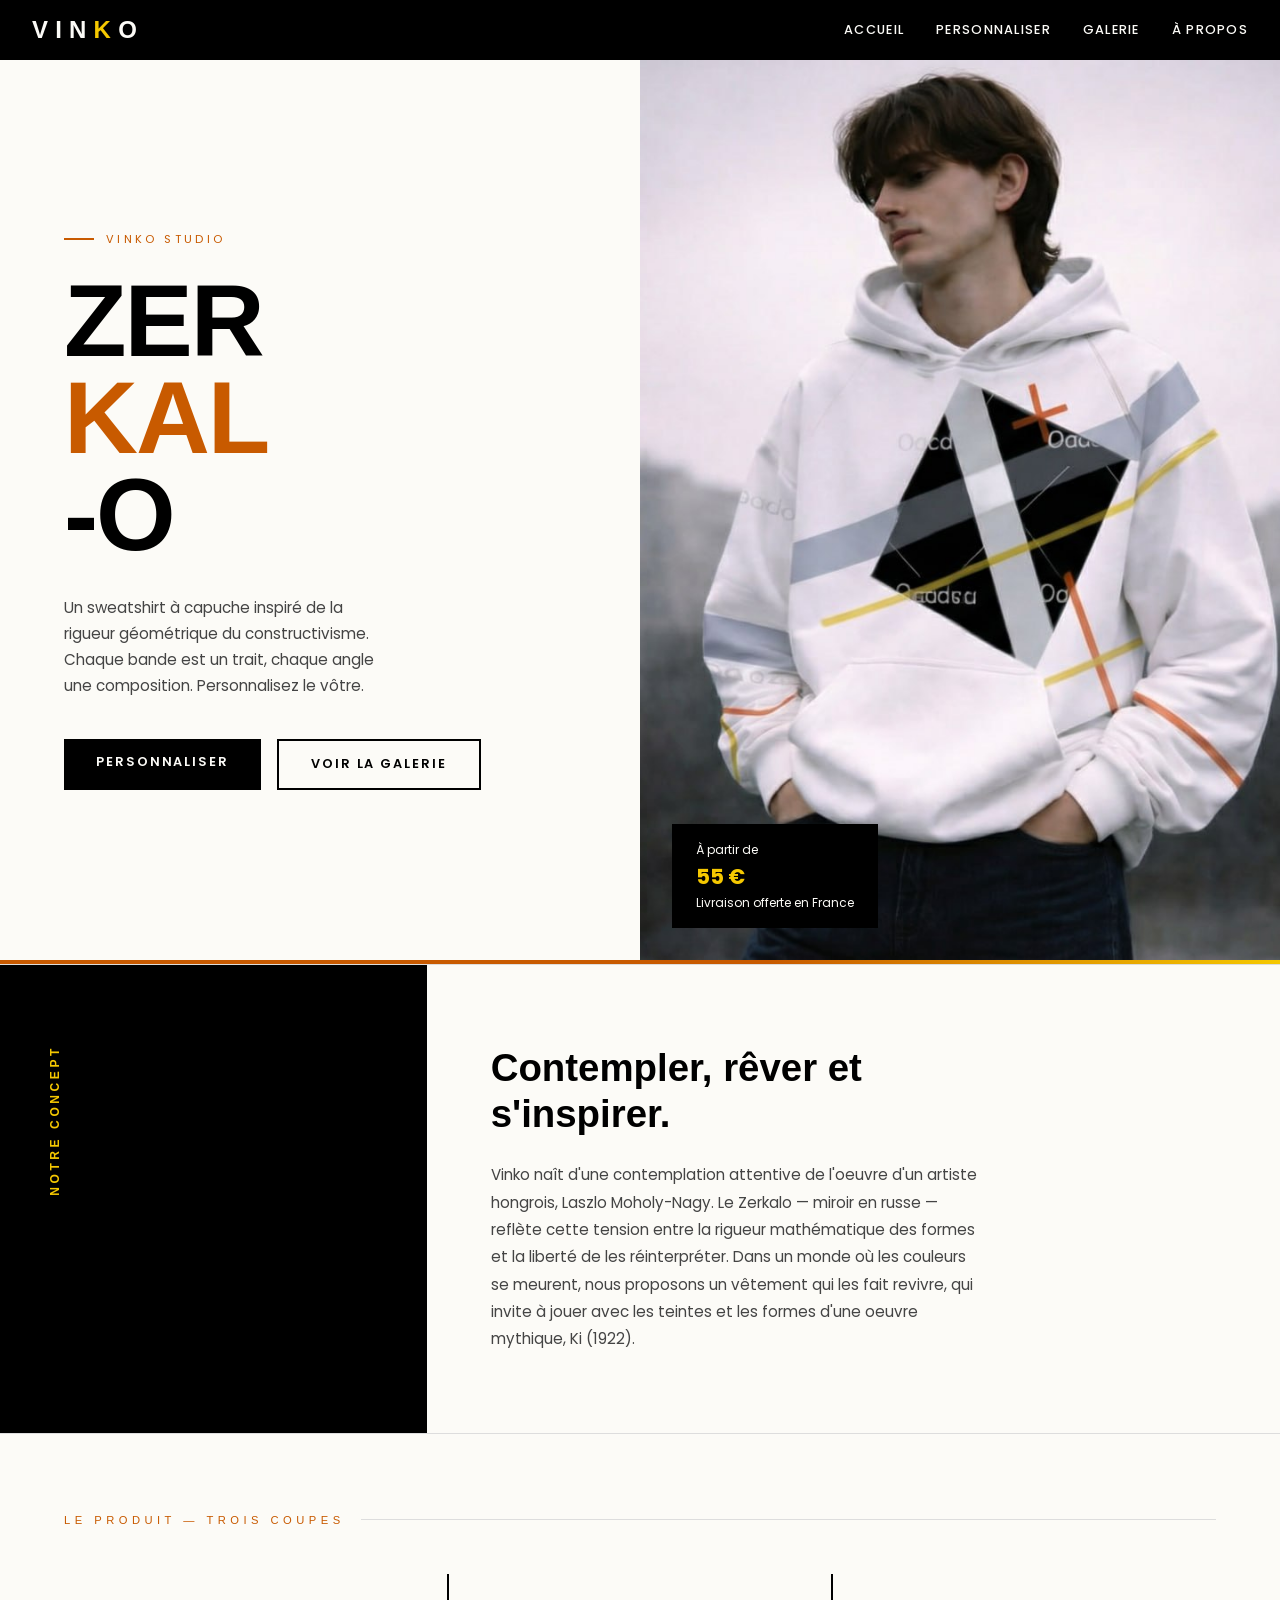
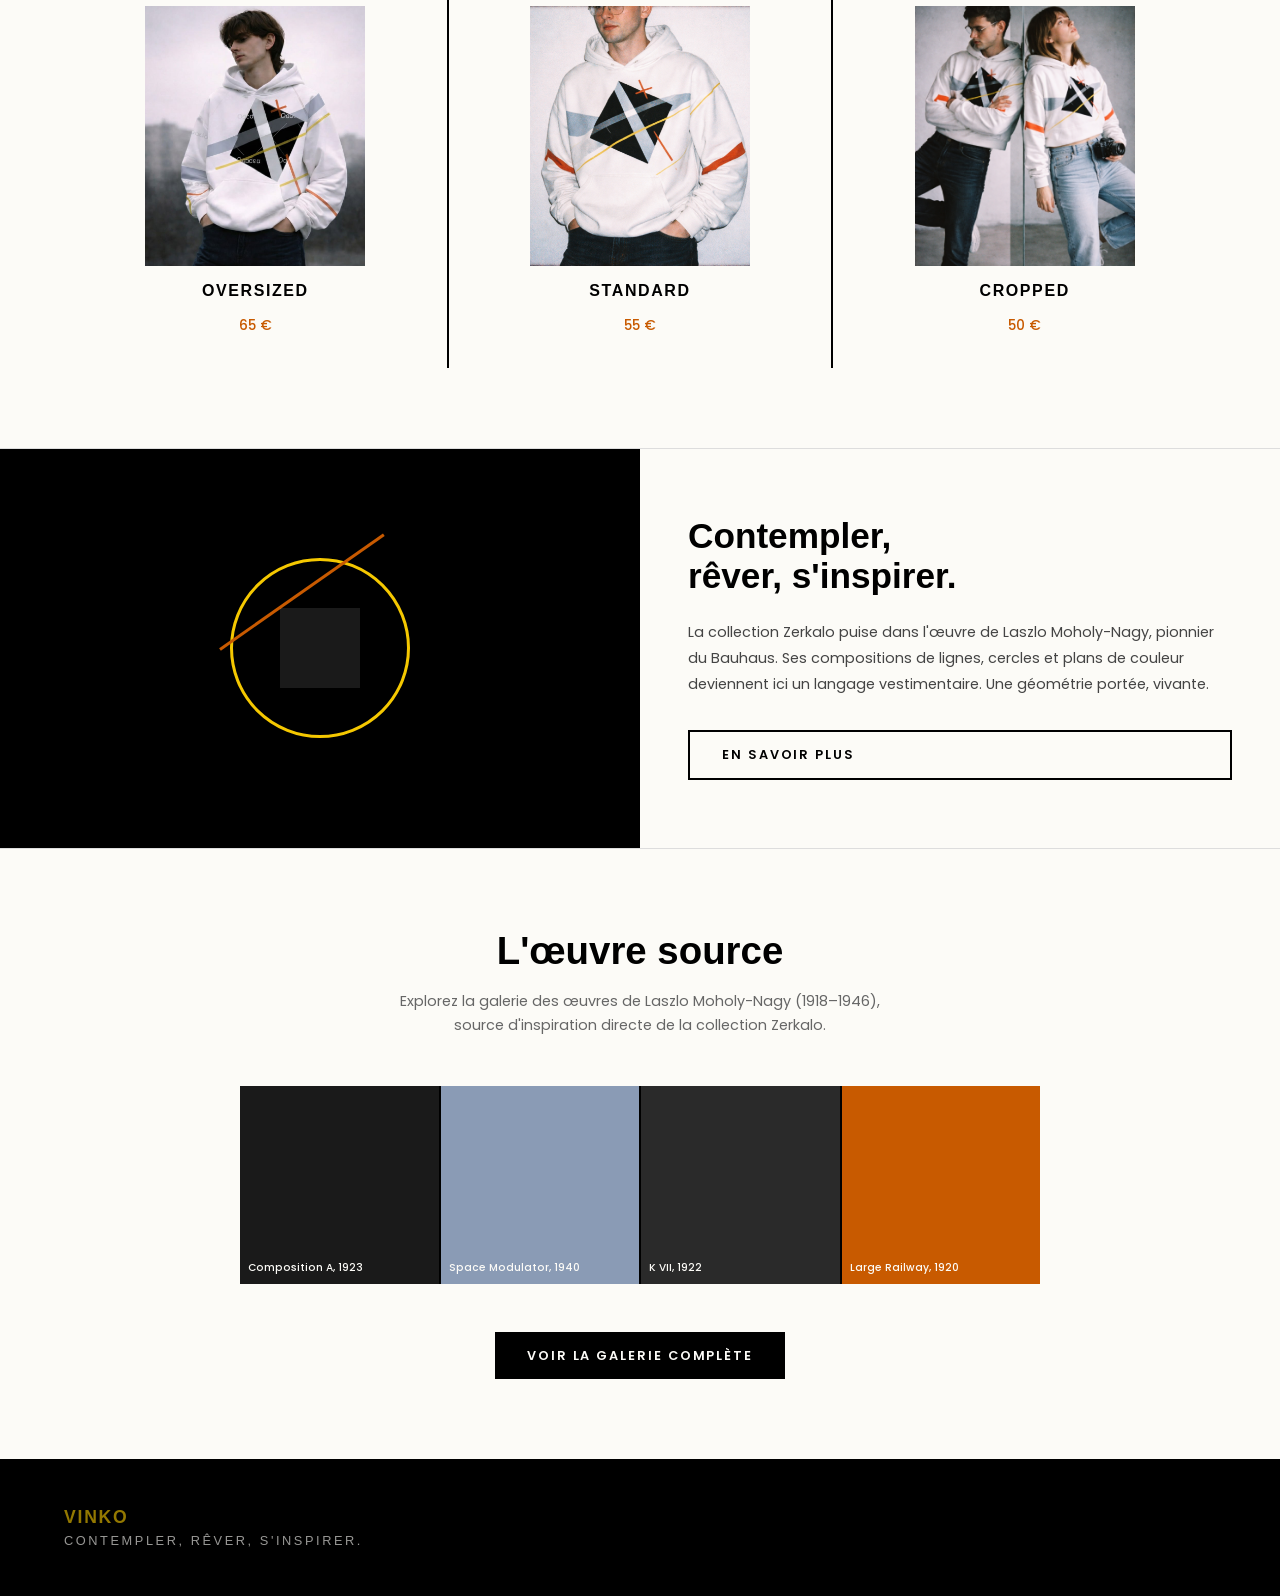
==== commit e20bd8bd: "ajout de la galerie" ====
--- a/index.html
+++ b/index.html
@@ -90,23 +90,19 @@
 
         <!-- Étiquette latérale verticale (desktop seulement) -->
         <div class="concept-label">
-            <h2>Concept</h2>
+            <h2>Notre Concept</h2>
         </div>
 
         <div class="concept-content">
-            <h3>L'espace entre la forme<br>et le mouvement.</h3>
+            <h3>Contempler, rêver et <br>s'inspirer.</h3>
             <p>
-                Vinko naît d'une fascination pour le Bauhaus et le constructivisme
-                soviétique. Le Zerkalo — miroir en russe — reflète cette tension
+                Vinko naît d'une contemplation attentive de l'oeuvre d'un artiste hongrois, Laszlo Moholy-Nagy. Le Zerkalo — miroir en russe — reflète cette tension
                 entre la rigueur mathématique des formes et la liberté de les
-                réinterpréter. Chaque vêtement est une composition à part entière.
-            </p>
-        </div>
-    </section>
-
-    <!-- =============================================
-       SECTION PRODUIT — Les trois coupes disponibles
-  ============================================= -->
+                réinterpréter. Dans un monde où les couleurs se meurent, nous proposons un vêtement qui les fait revivre, qui invite à jouer avec les teintes et les formes d'une oeuvre mythique, Ki (1922).
+            </p>
+        </div>
+    </section>
+
     <section class="section-produit">
         <p class="section-title">Le produit — Trois coupes</p>
 
@@ -118,7 +114,6 @@
                 <img src="img/sweat-oversize.jpg" alt="Coupe Oversized" />
                 <h3 class="coupe-name">Oversized</h3>
                 <p class="coupe-prix">65 €</p>
-                <a href="personnalisation.html" class="btn-primary">Personnaliser</a>
             </article>
 
             <!-- Coupe Standard -->
@@ -126,7 +121,6 @@
                 <img src="img/sweat-normal.png" alt="Coupe Standard" />
                 <h3 class="coupe-name">Standard</h3>
                 <p class="coupe-prix">55 €</p>
-                <a href="personnalisation.html" class="btn-primary">Personnaliser</a>
             </article>
 
             <!-- Coupe Cropped -->
@@ -134,7 +128,6 @@
                 <img src="img/sweat-slim.png" alt="Coupe Cropped" />
                 <h3 class="coupe-name">Cropped</h3>
                 <p class="coupe-prix">50 €</p>
-                <a href="personnalisation.html" class="btn-primary">Personnaliser</a>
             </article>
         </div>
     </section>
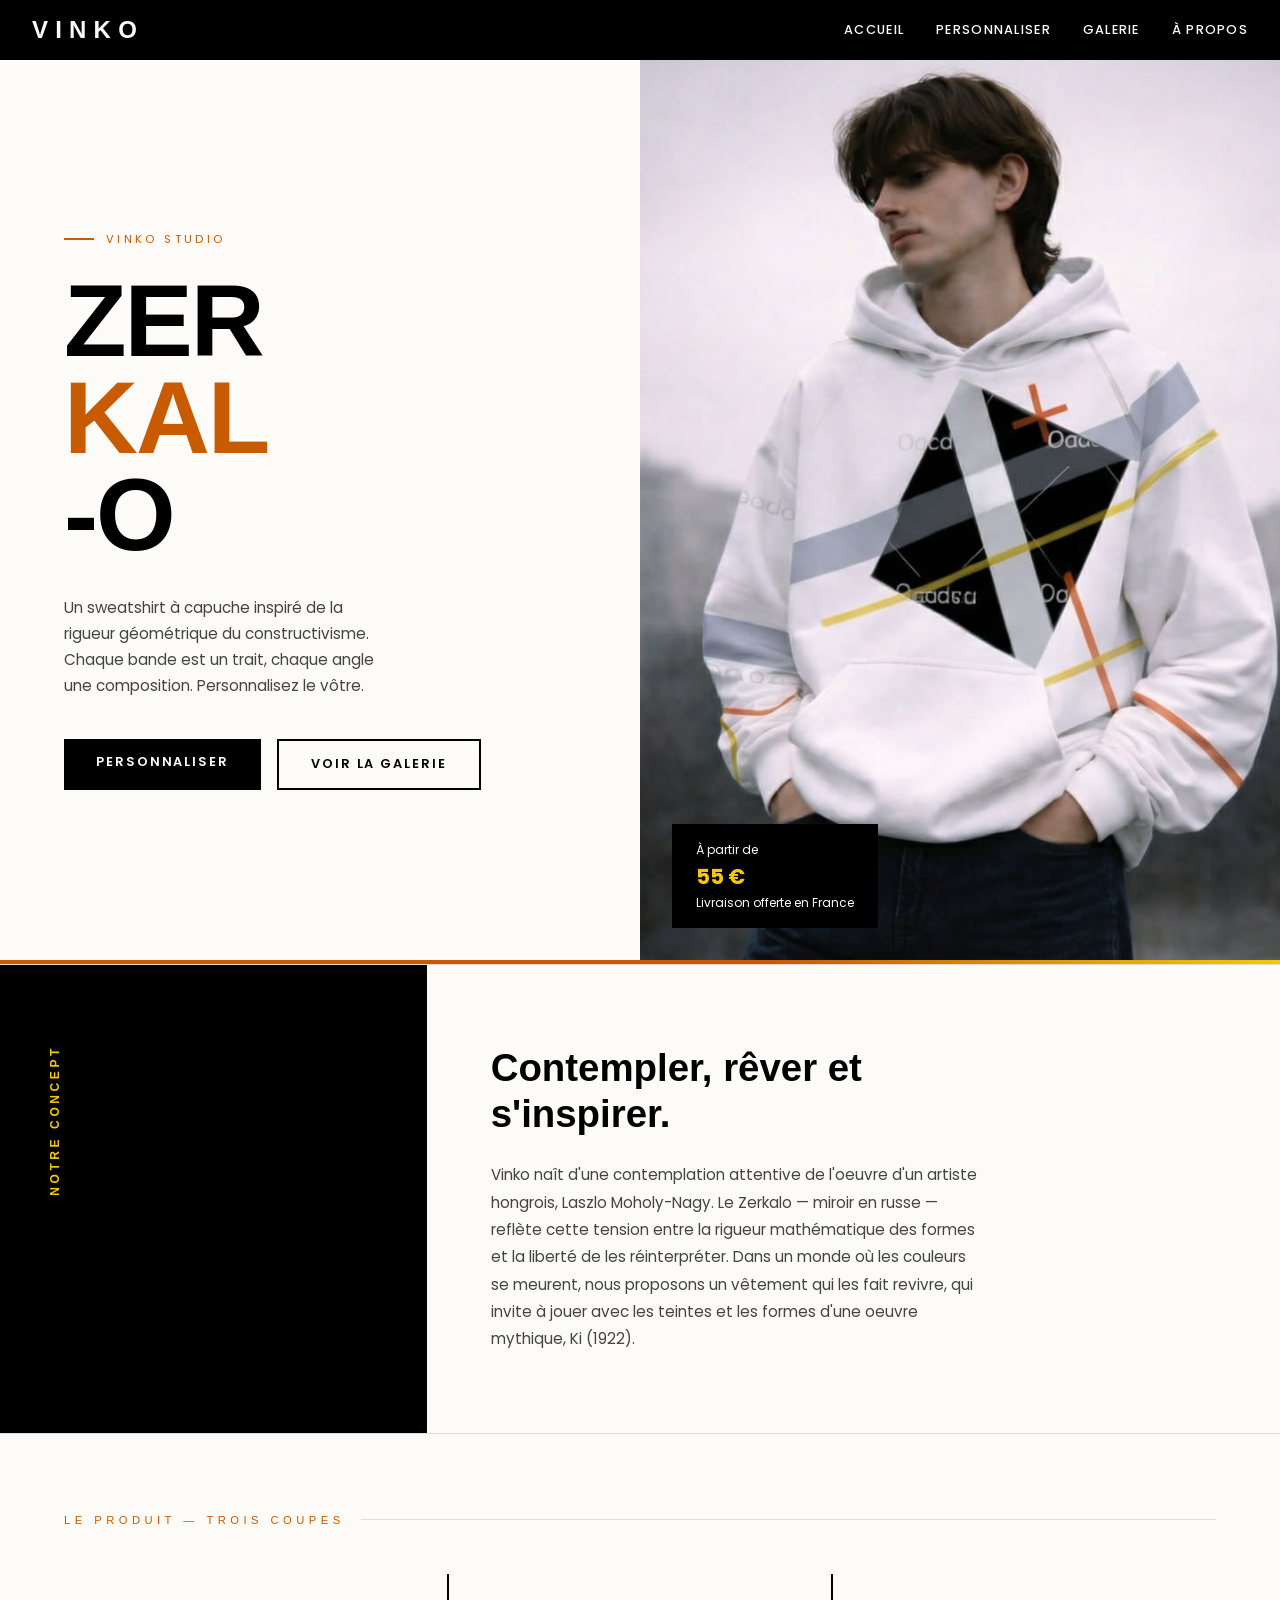
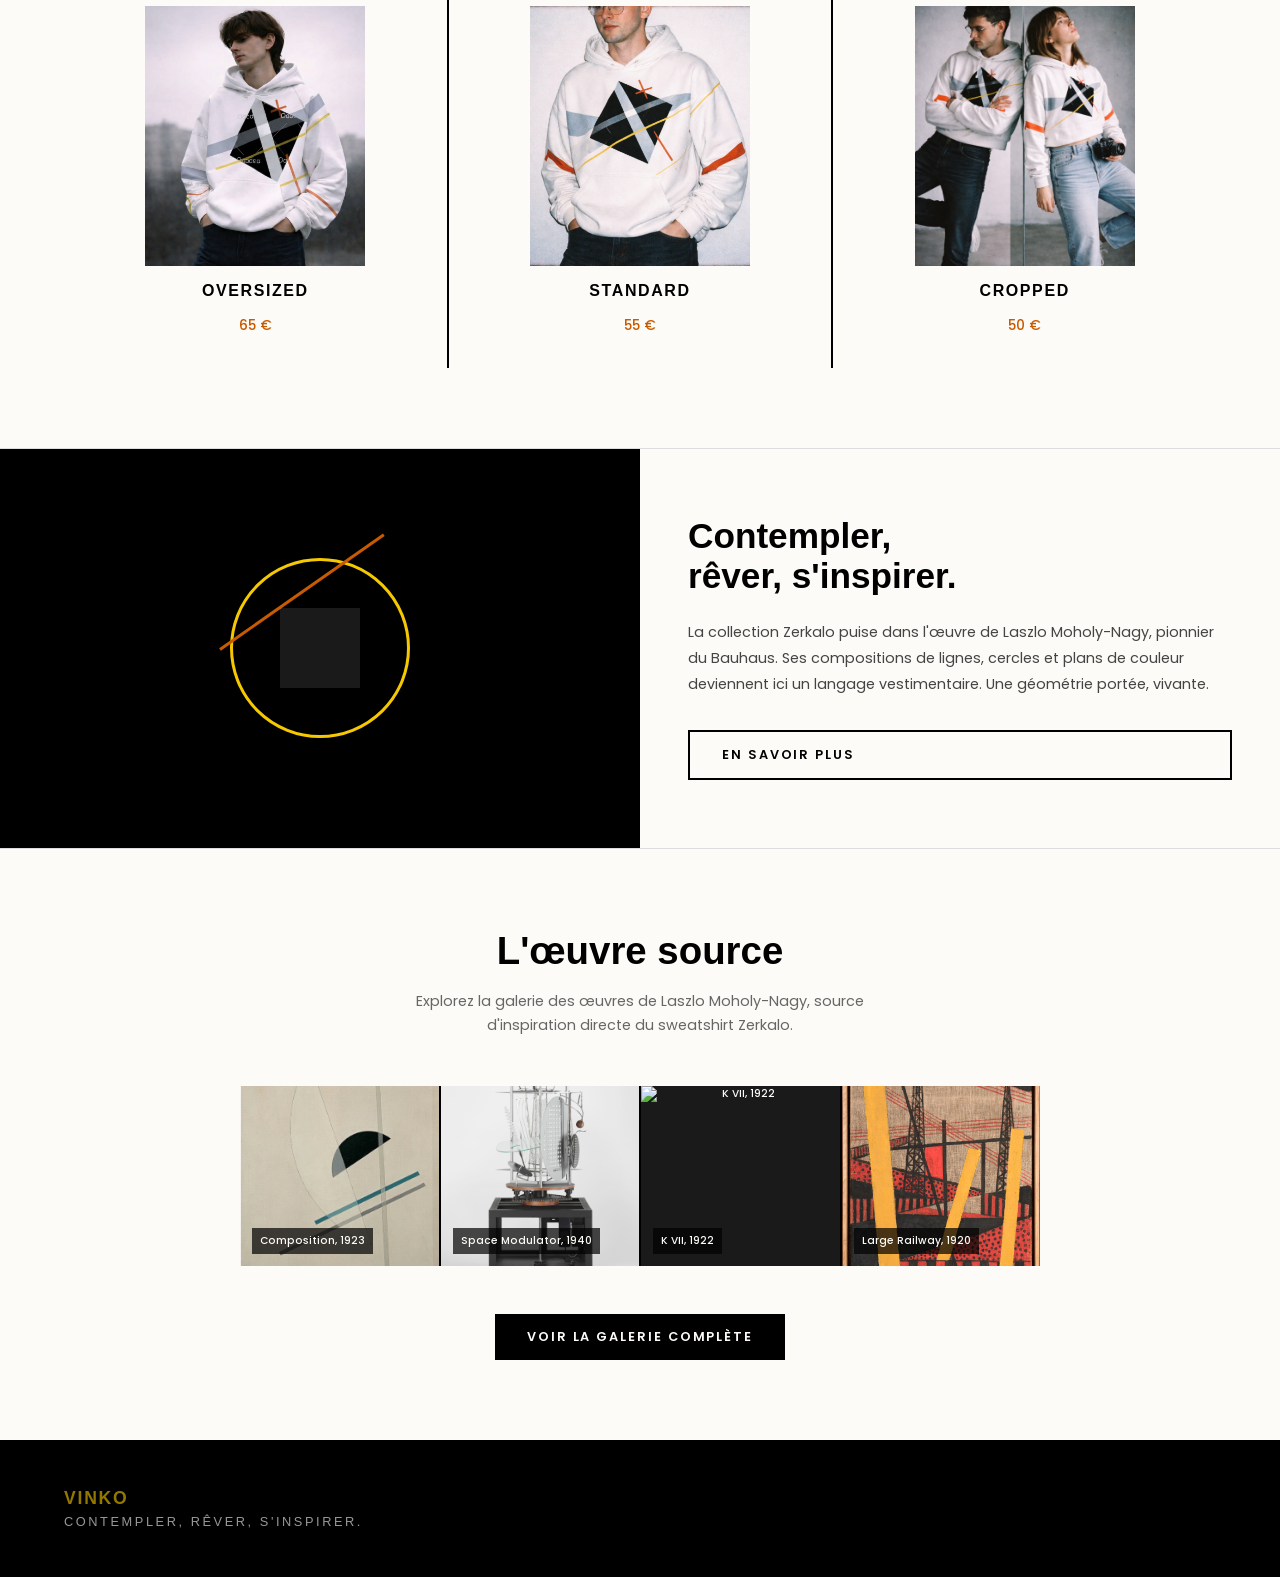
==== commit 34e5d43a: "modifications styles et commentaires" ====
--- a/index.html
+++ b/index.html
@@ -4,10 +4,8 @@
 <head>
     <meta charset="UTF-8" />
     <meta name="viewport" content="width=device-width, initial-scale=1.0" />
-    <title>Vinko — Zerkalo</title>
-
-    <!-- Google Fonts : Poppins pour le corps de texte -->
-    <!-- P22 Albers Three n'étant pas disponible sur Google Fonts, on simule avec une fonte display forte -->
+    <title>Vinko </title>
+
     <link href="https://fonts.googleapis.com/css2?family=Poppins:wght@300;400;500;600&display=swap" rel="stylesheet" />
     <link rel="stylesheet" href="styles.css" />
 </head>
@@ -19,7 +17,7 @@
   ============================================= -->
     <header>
         <!-- Logo Vinko : le K est accentué en jaune (clé visuelle) -->
-        <a href="index.html" class="logo">VIN<span>K</span>O</a>
+        <a href="index.html" class="logo">VINKO</a>
 
         <!-- Navigation principale -->
         <nav id="main-nav">
@@ -166,17 +164,29 @@
         <div class="galerie-preview-text">
             <h2>L'œuvre source</h2>
             <p>
-                Explorez la galerie des œuvres de Laszlo Moholy-Nagy (1918–1946),
-                source d'inspiration directe de la collection Zerkalo.
-            </p>
-        </div>
-
-        <!-- Miniatures simulées -->
+                Explorez la galerie des œuvres de Laszlo Moholy-Nagy,
+                source d'inspiration directe du sweatshirt Zerkalo.
+            </p>
+        </div>
+
+        <!-- Miniatures avec images réelles -->
         <div class="galerie-mini">
-            <div class="galerie-mini-item">Composition A, 1923</div>
-            <div class="galerie-mini-item">Space Modulator, 1940</div>
-            <div class="galerie-mini-item">K VII, 1922</div>
-            <div class="galerie-mini-item">Large Railway, 1920</div>
+            <div class="galerie-mini-item">
+                <img src="img/composition1923.jpg" alt="Composition, 1923" />
+                <span>Composition, 1923</span>
+            </div>
+            <div class="galerie-mini-item">
+                <img src="img/spacemodulator.jpg" alt="Space Modulator, 1940" />
+                <span>Space Modulator, 1940</span>
+            </div>
+            <div class="galerie-mini-item">
+                <img src="img/kvii.jpg" alt="K VII, 1922" />
+                <span>K VII, 1922</span>
+            </div>
+            <div class="galerie-mini-item">
+                <img src="img/radiorailway.jpg" alt="Large Railway, 1920" />
+                <span>Large Railway, 1920</span>
+            </div>
         </div>
 
         <a href="galerie.html" class="btn-primary">Voir la galerie complète</a>
@@ -228,14 +238,6 @@
   Prompt utilisé :
     "Page d'accueil Vinko/Zerkalo, charte constructiviste Moholy-Nagy,
     HTML/CSS/JS vanilla, responsive mobile-first, header+footer partagés."
- 
-  Modifications à faire par l'étudiant :
-    1. Remplacer la police display par P22 Albers Three (si disponible)
-       → Télécharger la fonte et l'importer via @font-face
-    2. Vérifier les chemins d'images (sweat-oversize.jpg, etc.)
-    3. Personnaliser les textes de description de la marque
-    4. Ajouter les vraies miniatures de Moholy-Nagy dans .galerie-mini
-    5. Mettre à jour les liens réseaux sociaux dans le footer
   ====================================================
   -->
 </body>
--- a/styles.css
+++ b/styles.css
@@ -1,7 +1,4 @@
-/* =============================================
-       VARIABLES CSS — Charte graphique Vinko
-       Inspirée du constructivisme de Moholy-Nagy
-    ============================================= */
+
 @import url('https://db.onlinewebfonts.com/c/a619e5bedf077a8f8d3884809830a764?family=P22Albers-Three');
 
 :root {
@@ -17,9 +14,6 @@
     --font-body: 'Poppins', sans-serif;
 }
 
-/* =============================================
-       RESET & BASE
-    ============================================= */
 *,
 *::before,
 *::after {
@@ -39,10 +33,7 @@
     overflow-x: hidden;
 }
 
-/* =============================================
-       HEADER — Navigation principale
-       Fond noir, logo à gauche, liens à droite
-    ============================================= */
+/*Header*/
 header {
     position: fixed;
     /* reste visible en scrollant */
@@ -58,7 +49,6 @@
     height: 60px;
 }
 
-/* Logo : lettres V I N K O avec accent jaune sur le K */
 .logo {
     font-family: var(--font-display);
     font-size: 1.5rem;
@@ -68,13 +58,8 @@
     text-decoration: none;
 }
 
-.logo span {
-    color: var(--jaune);
-}
-
-/* accentuation constructiviste */
-
-/* Navigation links */
+
+/* Barre de navigation */
 nav {
     display: flex;
     gap: 2rem;
@@ -91,7 +76,6 @@
     transition: color var(--transition);
 }
 
-/* Soulignement animé au hover */
 nav a::after {
     content: '';
     position: absolute;
@@ -111,7 +95,7 @@
     width: 100%;
 }
 
-/* Burger menu mobile */
+/* menu hamburger */
 .burger {
     display: none;
     flex-direction: column;
@@ -129,14 +113,10 @@
     transition: var(--transition);
 }
 
-/* =============================================
-       HERO SECTION
-       Plein écran avec image en fond + overlay
-    ============================================= */
+/* le main */
 .hero {
     min-height: 100vh;
     padding-top: 60px;
-    /* compense le header fixe */
     display: grid;
     grid-template-columns: 1fr 1fr;
     align-items: center;
@@ -144,7 +124,6 @@
     overflow: hidden;
 }
 
-/* Bande décorative verticale façon Moholy-Nagy */
 .hero::before {
     content: '';
     position: absolute;
@@ -156,13 +135,11 @@
     opacity: 0.4;
 }
 
-/* Colonne texte */
 .hero-text {
     padding: 4rem 3rem 4rem 4rem;
     z-index: 1;
 }
 
-/* Étiquette surtitle */
 .hero-label {
     font-size: 0.7rem;
     letter-spacing: 0.3em;
@@ -182,7 +159,7 @@
     background-color: var(--orange);
 }
 
-/* Titre principal — très grand, impact visuel fort */
+/* Titre principal*/
 .hero-title {
     font-family: var(--font-display);
     font-size: clamp(3rem, 8vw, 7rem);
@@ -192,7 +169,7 @@
     margin-bottom: 2rem;
 }
 
-/* Le mot ZERKALO en orange pour contraster */
+/* ZERKALOOOOOO */
 .hero-title .accent {
     color: var(--orange);
 }
@@ -205,14 +182,12 @@
     margin-bottom: 2.5rem;
 }
 
-/* Groupe de boutons CTA */
 .hero-cta {
     display: flex;
     gap: 1rem;
     flex-wrap: wrap;
 }
 
-/* Bouton primaire */
 .btn-primary {
     display: inline-block;
     padding: 0.9rem 2rem;
@@ -230,7 +205,6 @@
     background-color: var(--orange);
 }
 
-/* Bouton secondaire (outline) */
 .btn-secondary {
     display: inline-block;
     padding: 0.9rem 2rem;
@@ -249,7 +223,7 @@
     color: var(--creme);
 }
 
-/* Colonne image du héros */
+/* Colonne image du main la */
 .hero-image {
     position: relative;
     height: 100vh;
@@ -266,7 +240,6 @@
     object-position: top center;
 }
 
-/* Badge flottant sur l'image */
 .hero-badge {
     position: absolute;
     bottom: 2rem;
@@ -284,16 +257,13 @@
     color: var(--jaune);
 }
 
-/* Bande décorative orange horizontale (référence Moholy-Nagy) */
 .bande-deco {
     width: 100%;
     height: 4px;
     background: linear-gradient(to right, var(--orange) 60%, var(--jaune) 100%);
 }
 
-/* =============================================
-       SECTION PRÉSENTATION — Concept
-    ============================================= */
+/* section presentation concept */
 .section-concept {
     display: grid;
     grid-template-columns: 1fr 2fr;
@@ -336,9 +306,7 @@
     max-width: 55ch;
 }
 
-/* =============================================
-       SECTION PRODUIT — Grille 3 colonnes
-    ============================================= */
+/* section produit avec la version oversize, pas oversize, etc. */
 .section-produit {
     padding: 5rem 4rem;
     border-top: 1px solid #ddd;
@@ -363,12 +331,10 @@
     background-color: #ddd;
 }
 
-/* Grille des 3 coupes */
 .coupe-grid {
     display: grid;
     grid-template-columns: repeat(3, 1fr);
     gap: 2px;
-    /* joints noirs */
     background-color: var(--noir);
 }
 
@@ -407,9 +373,7 @@
     font-weight: 500;
 }
 
-/* =============================================
-       SECTION MARQUE — Inspiration Moholy-Nagy
-    ============================================= */
+/* Section marque / "ouais moholy-nagy m'a inspiré pour faire ci, ça, et machin, et bidule" enfin bref*/
 .section-marque {
     display: grid;
     grid-template-columns: 1fr 1fr;
@@ -427,7 +391,6 @@
     overflow: hidden;
 }
 
-/* Composition géométrique décorative inspirée Moholy-Nagy */
 .moholy-composition {
     position: relative;
     width: 200px;
@@ -486,9 +449,7 @@
     margin-bottom: 2rem;
 }
 
-/* =============================================
-       SECTION GALERIE PREVIEW — lien vers galerie.html
-    ============================================= */
+/* PREVIEW DE GALERIE (sur la page d'accueil) */
 .section-galerie-preview {
     padding: 5rem 4rem;
     border-top: 1px solid #ddd;
@@ -513,7 +474,7 @@
     color: #666;
 }
 
-/* Miniatures des œuvres (simulées par des blocs colorés) */
+/* oeuvres en miniatures */
 .galerie-mini {
     display: grid;
     grid-template-columns: repeat(4, 1fr);
@@ -521,40 +482,46 @@
     background-color: var(--noir);
     margin-bottom: 3rem;
     max-width: 800px;
+    height: 180px;
     margin-left: auto;
     margin-right: auto;
 }
 
-/* Chaque mini est un bloc de couleur avec un numéro */
 .galerie-mini-item {
-    aspect-ratio: 1;
+    position: relative;
+    overflow: hidden;
     display: flex;
     align-items: flex-end;
-    padding: 0.5rem;
+    padding: 0.75rem;
     font-size: 0.65rem;
     color: var(--creme);
     font-weight: 500;
-}
-
-.galerie-mini-item:nth-child(1) {
     background-color: #1a1a1a;
 }
 
-.galerie-mini-item:nth-child(2) {
-    background-color: var(--gris-bleu);
-}
-
-.galerie-mini-item:nth-child(3) {
-    background-color: #2a2a2a;
-}
-
-.galerie-mini-item:nth-child(4) {
-    background-color: var(--orange);
-}
-
-/* =============================================
-       FOOTER
-    ============================================= */
+.galerie-mini-item img {
+    position: absolute;
+    top: 0;
+    left: 0;
+    width: 100%;
+    height: 100%;
+    object-fit: cover;
+    z-index: 0;
+}
+
+.galerie-mini-item:hover {
+    transform: scale(1.1);
+    transition: transform var(--transition);
+}
+
+.galerie-mini-item span {
+    position: relative;
+    z-index: 1;
+    background-color: rgba(0, 0, 0, 0.7);
+    padding: 0.3rem 0.5rem;
+}
+
+/* Un footer m'hai capitu */
 footer {
     background-color: var(--noir);
     color: var(--creme);
@@ -603,12 +570,9 @@
     color: var(--jaune);
 }
 
-/* =============================================
-       RESPONSIVE — Mobile first
-    ============================================= */
+/* MEDIAS QUERIES */
 @media (max-width: 768px) {
 
-    /* Nav mobile cachée par défaut */
     nav {
         display: none;
         position: fixed;
@@ -625,12 +589,10 @@
         display: flex;
     }
 
-    /* Burger visible */
     .burger {
         display: flex;
     }
 
-    /* Hero : 1 colonne */
     .hero {
         grid-template-columns: 1fr;
         min-height: auto;
@@ -646,7 +608,6 @@
         order: -1;
     }
 
-    /* Sections : 1 colonne */
     .section-concept {
         grid-template-columns: 1fr;
     }
@@ -655,7 +616,6 @@
         display: none;
     }
 
-    /* masquer l'étiquette verticale sur mobile */
     .concept-content {
         padding: 3rem 1.5rem;
     }
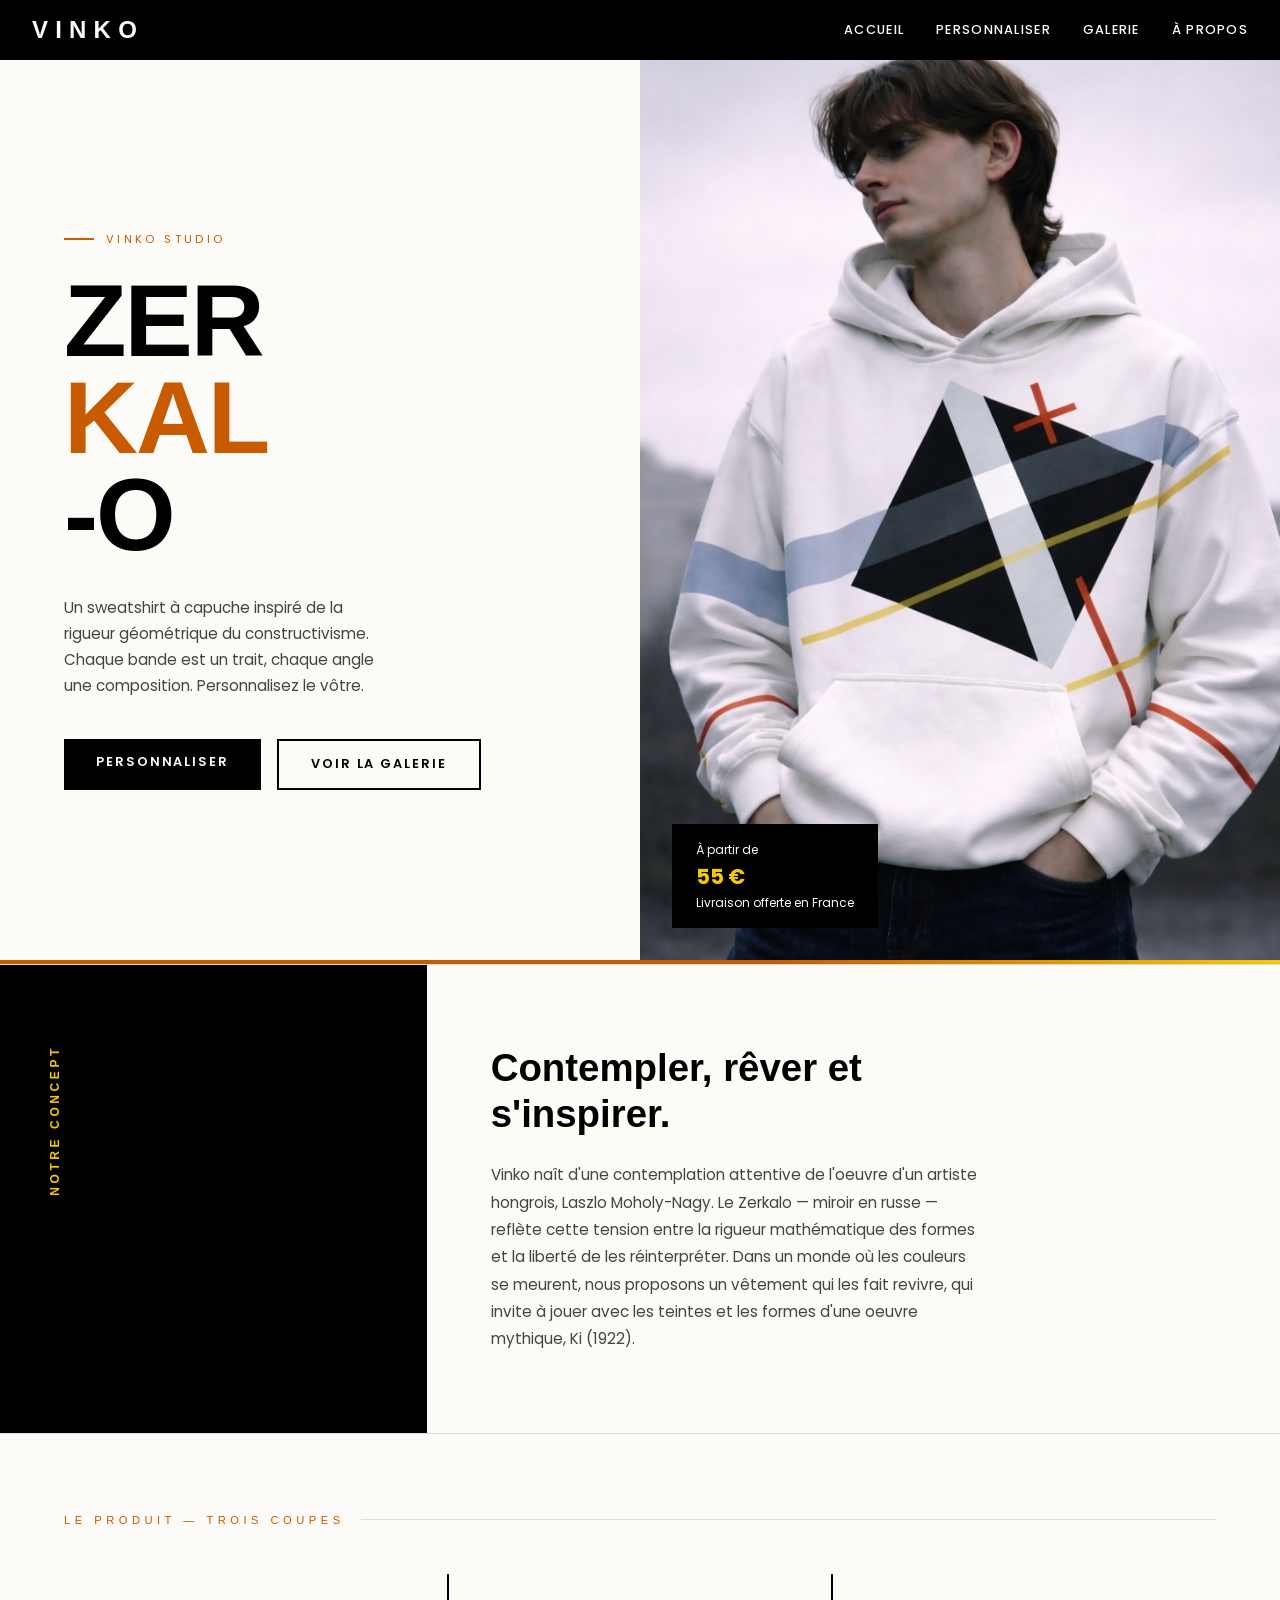
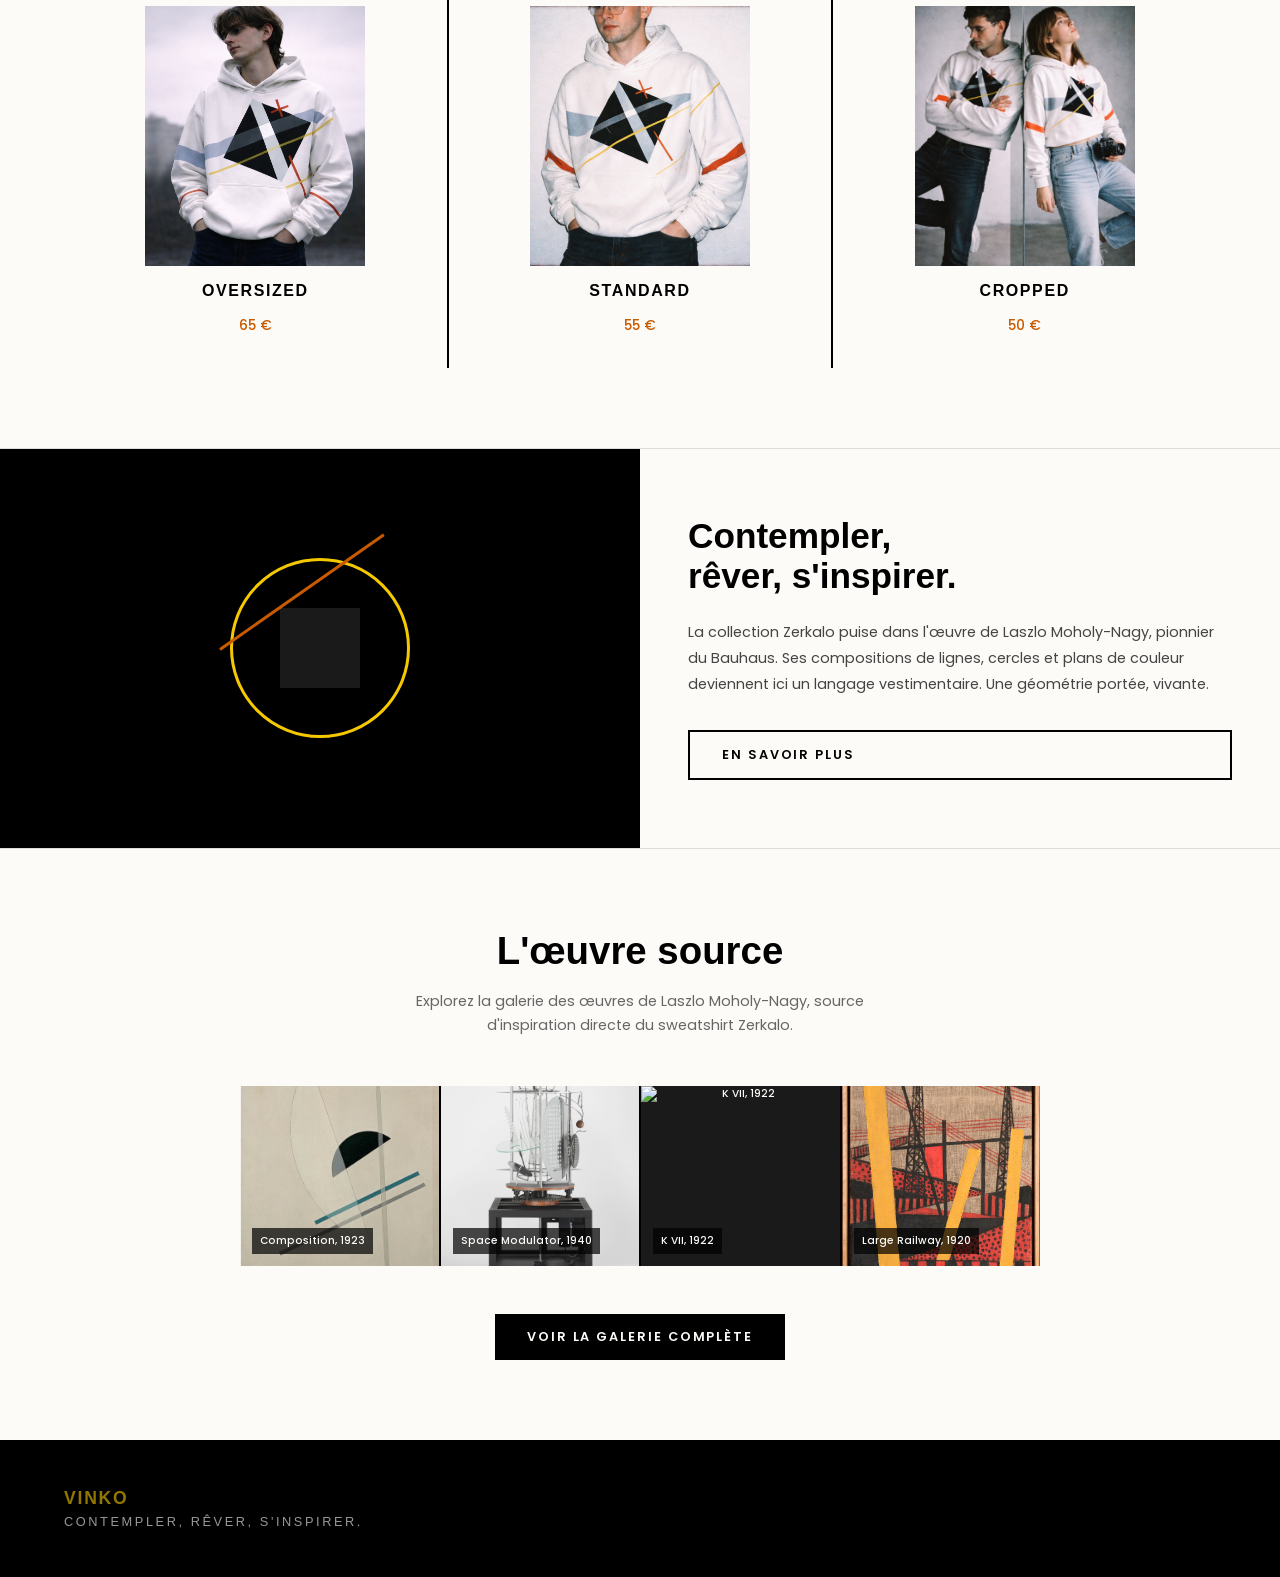
==== commit ab4a3176: "création de la page à propos et revisite de la feuille des styles" ====
--- a/index.html
+++ b/index.html
@@ -60,7 +60,7 @@
 
             <!-- Appels à l'action -->
             <div class="hero-cta">
-                <a href="personnalisation.html" class="btn-primary">Personnaliser</a>
+                <a href="zerkalo.html" class="btn-primary">Personnaliser</a>
                 <a href="galerie.html" class="btn-secondary">Voir la galerie</a>
             </div>
         </div>
@@ -94,9 +94,11 @@
         <div class="concept-content">
             <h3>Contempler, rêver et <br>s'inspirer.</h3>
             <p>
-                Vinko naît d'une contemplation attentive de l'oeuvre d'un artiste hongrois, Laszlo Moholy-Nagy. Le Zerkalo — miroir en russe — reflète cette tension
+                Vinko naît d'une contemplation attentive de l'oeuvre d'un artiste hongrois, Laszlo Moholy-Nagy. Le
+                Zerkalo — miroir en russe — reflète cette tension
                 entre la rigueur mathématique des formes et la liberté de les
-                réinterpréter. Dans un monde où les couleurs se meurent, nous proposons un vêtement qui les fait revivre, qui invite à jouer avec les teintes et les formes d'une oeuvre mythique, Ki (1922).
+                réinterpréter. Dans un monde où les couleurs se meurent, nous proposons un vêtement qui les fait
+                revivre, qui invite à jouer avec les teintes et les formes d'une oeuvre mythique, Ki (1922).
             </p>
         </div>
     </section>
@@ -228,10 +230,9 @@
   TRAÇABILITÉ IA — README.md
   ====================================================
   Parties générées par IA :
-    - Structure HTML complète (header, hero, sections, footer)
-    - Système de variables CSS (charte graphique)
+    - Structure HTML complète (header, main, sections, footer)
+    - Système de variables CSS
     - Mise en page Grid/Flexbox responsive
-    - Animations hover et transitions CSS
     - Composition géométrique Moholy-Nagy (CSS pur)
     - Menu burger JavaScript
  
--- a/styles.css
+++ b/styles.css
@@ -1,4 +1,3 @@
-
 @import url('https://db.onlinewebfonts.com/c/a619e5bedf077a8f8d3884809830a764?family=P22Albers-Three');
 
 :root {
@@ -449,7 +448,7 @@
     margin-bottom: 2rem;
 }
 
-/* PREVIEW DE GALERIE (sur la page d'accueil) */
+/* PREVIEW DE GALERIE (sur la page d'accueil index.html) */
 .section-galerie-preview {
     padding: 5rem 4rem;
     border-top: 1px solid #ddd;
@@ -521,6 +520,687 @@
     padding: 0.3rem 0.5rem;
 }
 
+/* Galerie zerkalo.html (page pour personaliser le produit) */
+/* layout principal avec les deux colonnes et leurs infos */
+.page-wrapper {
+    padding-top: 60px;
+    min-height: 100vh;
+    display: grid;
+    grid-template-columns: 1fr 380px;
+    grid-template-rows: auto 1fr auto auto;
+}
+
+.page-header {
+    grid-column: 1 / -1;
+    padding: 2rem 2.5rem 1.5rem;
+    border-bottom: 1px solid #ddd;
+    display: flex;
+    align-items: baseline;
+    gap: 1.5rem;
+}
+
+.page-header h1 {
+    font-family: var(--font-display);
+    font-size: clamp(1.5rem, 4vw, 2.5rem);
+    font-weight: 600;
+    letter-spacing: -0.02em;
+}
+
+.page-header p {
+    font-size: 0.8rem;
+    color: #666;
+    letter-spacing: 0.05em;
+}
+
+/* la colonne gauche */
+.zone-visuelle {
+    position: relative;
+    background-color: #e8e7e3;
+    overflow: hidden;
+    display: flex;
+    align-items: center;
+    justify-content: center;
+    padding: 40px;
+    min-height: 700px;
+}
+
+.bg-contexte {
+    position: absolute;
+    inset: 0;
+    background-size: cover;
+    background-position: center;
+    background-image: url('img/bg-studio.png');
+    transition: opacity 0.4s ease;
+}
+
+.bg-overlay {
+    position: absolute;
+    inset: 0;
+    background-color: rgba(252, 251, 247, 0.3);
+}
+
+.sweat-container {
+    position: relative;
+    z-index: 2;
+    width: 100%;
+    max-width: 600px;
+    height: 700px;
+}
+
+.sweat-img {
+    position: absolute;
+    top: 0;
+    left: 0;
+    width: 100%;
+    height: 100%;
+    object-fit: contain;
+    object-position: center;
+    visibility: hidden;
+    transition: opacity var(--transition);
+    opacity: 0;
+}
+
+.sweat-img.active {
+    visibility: visible;
+    opacity: 1;
+}
+
+#svg-bandes {
+    position: absolute;
+    top: 0;
+    left: 0;
+    width: 100%;
+    height: 100%;
+    z-index: 3;
+    overflow: visible;
+    cursor: default;
+}
+
+.bande-draggable {
+    cursor: grab;
+    user-select: none;
+}
+
+.bande-draggable:active {
+    cursor: grabbing;
+}
+
+.drag-hint {
+    position: absolute;
+    bottom: 2rem;
+    left: 50%;
+    transform: translateX(-50%);
+    background-color: rgba(0, 0, 0, 0.7);
+    color: #fff;
+    font-size: 0.7rem;
+    padding: 0.4rem 0.8rem;
+    border-radius: 2px;
+    z-index: 5;
+    pointer-events: none;
+    letter-spacing: 0.05em;
+    white-space: nowrap;
+}
+
+/* galerie des coupes oversize, pas oversize, etc */
+.galerie-coupes {
+    grid-column: 1 / -1;
+    padding: 3rem 2.5rem;
+    border-top: 1px solid #ddd;
+    border-bottom: 1px solid #ddd;
+    background-color: #faf9f5;
+}
+
+.galerie-coupes h2 {
+    font-family: var(--font-display);
+    font-size: 1.3rem;
+    font-weight: 600;
+    margin-bottom: 2rem;
+    text-align: center;
+    letter-spacing: -0.02em;
+}
+
+.galerie-grid {
+    display: grid;
+    grid-template-columns: repeat(3, 1fr);
+    gap: 2rem;
+    max-width: 1200px;
+    margin: 0 auto;
+}
+
+.galerie-item {
+    position: relative;
+    overflow: hidden;
+    border-radius: 4px;
+    aspect-ratio: 3/4;
+    cursor: pointer;
+    transition: transform 0.3s ease, box-shadow 0.3s ease;
+}
+
+.galerie-item img {
+    width: 100%;
+    height: 100%;
+    object-fit: cover;
+    display: block;
+    transition: scale 0.3s ease;
+}
+
+.galerie-item:hover {
+    transform: translateY(-8px);
+    box-shadow: 0 12px 24px rgba(0, 0, 0, 0.15);
+}
+
+.galerie-item:hover img {
+    scale: 1.05;
+}
+
+/* Effet flou dégradé sur les côtés */
+.galerie-item::before {
+    content: '';
+    position: absolute;
+    inset: 0;
+    background: linear-gradient(to right,
+            rgba(0, 0, 0, 0.15) 0%,
+            rgba(0, 0, 0, 0) 20%,
+            rgba(0, 0, 0, 0) 80%,
+            rgba(0, 0, 0, 0.15) 100%);
+    pointer-events: none;
+    z-index: 1;
+}
+
+.galerie-label {
+    position: absolute;
+    bottom: 1rem;
+    left: 50%;
+    transform: translateX(-50%);
+    background-color: rgba(0, 0, 0, 0.6);
+    color: #fff;
+    padding: 0.5rem 1rem;
+    border-radius: 2px;
+    font-size: 0.75rem;
+    font-weight: 600;
+    letter-spacing: 0.1em;
+    text-transform: uppercase;
+    z-index: 2;
+}
+
+/* CONFIGURER LE PRODUIT */
+.panneau-config {
+    border-left: 1px solid #ddd;
+    overflow-y: auto;
+    background-color: var(--creme);
+    display: flex;
+    flex-direction: column;
+    grid-row: 2;
+    grid-column: 2;
+}
+
+.config-bloc {
+    padding: 1.5rem 1.5rem;
+    border-bottom: 1px solid #ddd;
+}
+
+.config-titre {
+    font-size: 0.65rem;
+    font-weight: 600;
+    letter-spacing: 0.3em;
+    text-transform: uppercase;
+    color: var(--orange);
+    margin-bottom: 1rem;
+}
+
+.fond-options {
+    display: grid;
+    grid-template-columns: repeat(3, 1fr);
+    gap: 0.5rem;
+}
+
+.fond-btn {
+    position: relative;
+    cursor: pointer;
+    border: 2px solid transparent;
+    transition: border-color var(--transition);
+    padding: 0;
+    background: none;
+    outline: none;
+}
+
+.fond-btn img {
+    width: 100%;
+    aspect-ratio: 3/4;
+    object-fit: cover;
+    display: block;
+}
+
+.fond-btn span {
+    display: block;
+    text-align: center;
+    font-size: 0.65rem;
+    letter-spacing: 0.1em;
+    text-transform: uppercase;
+    padding: 0.3rem 0;
+    color: #666;
+}
+
+.fond-btn.selected,
+.fond-btn:focus {
+    border-color: var(--orange);
+}
+
+.fond-btn.selected span {
+    color: var(--orange);
+    font-weight: 600;
+}
+
+.coupe-options {
+    display: grid;
+    grid-template-columns: repeat(3, 1fr);
+    gap: 0.5rem;
+}
+
+.coupe-btn {
+    cursor: pointer;
+    border: 2px solid #ddd;
+    background: none;
+    padding: 0.75rem 0.5rem;
+    display: flex;
+    flex-direction: column;
+    align-items: center;
+    gap: 0.3rem;
+    transition: border-color var(--transition), background-color var(--transition);
+    outline: none;
+}
+
+.coupe-btn:hover {
+    background-color: #f0efea;
+}
+
+.coupe-btn img {
+    width: 60px;
+    height: 75px;
+    object-fit: cover;
+}
+
+.coupe-btn .coupe-label {
+    font-size: 0.65rem;
+    font-weight: 600;
+    letter-spacing: 0.1em;
+    text-transform: uppercase;
+}
+
+.coupe-btn .coupe-delta {
+    font-size: 0.65rem;
+    color: #999;
+}
+
+.coupe-btn.selected {
+    border-color: var(--noir);
+    background-color: var(--noir);
+    color: var(--creme);
+}
+
+.coupe-btn.selected .coupe-delta {
+    color: var(--jaune);
+}
+
+/* pour régler l'épaisseur des bandes oranges */
+.epaisseur-zone {
+    display: flex;
+    flex-direction: column;
+    gap: 0.75rem;
+}
+
+.slider-row {
+    display: flex;
+    align-items: center;
+    gap: 1rem;
+}
+
+input[type="range"] {
+    flex: 1;
+    appearance: none;
+    height: 3px;
+    background: #ddd;
+    outline: none;
+    cursor: pointer;
+    border-radius: 0;
+}
+
+input[type="range"]::-webkit-slider-thumb {
+    appearance: none;
+    width: 14px;
+    height: 14px;
+    background-color: var(--noir);
+    cursor: pointer;
+    border-radius: 0;
+}
+
+input[type="range"]::-moz-range-thumb {
+    width: 14px;
+    height: 14px;
+    background-color: var(--noir);
+    border: none;
+    cursor: pointer;
+    border-radius: 0;
+}
+
+.slider-value {
+    font-family: var(--font-display);
+    font-size: 1rem;
+    font-weight: 600;
+    min-width: 1.5rem;
+    text-align: center;
+}
+
+.epaisseur-preview {
+    width: 100%;
+    height: 20px;
+    display: flex;
+    align-items: center;
+}
+
+.epaisseur-bar {
+    width: 100%;
+    background-color: var(--orange);
+    transition: height var(--transition);
+    height: 6px;
+}
+
+.slider-labels {
+    display: flex;
+    justify-content: space-between;
+    font-size: 0.6rem;
+    color: #999;
+    letter-spacing: 0.05em;
+}
+
+/* section prix et panier */
+.panier-bloc {
+    padding: 1.5rem;
+    margin-top: auto;
+    background-color: var(--noir);
+    color: var(--creme);
+    flex-shrink: 0;
+}
+
+.prix-ligne {
+    display: flex;
+    justify-content: space-between;
+    align-items: baseline;
+    margin-bottom: 0.5rem;
+}
+
+.prix-label {
+    font-size: 0.7rem;
+    letter-spacing: 0.15em;
+    text-transform: uppercase;
+    opacity: 0.6;
+}
+
+.prix-detail {
+    font-size: 0.7rem;
+    opacity: 0.5;
+}
+
+#prix-total {
+    font-family: var(--font-display);
+    font-size: 2rem;
+    font-weight: 600;
+    color: var(--jaune);
+    letter-spacing: -0.02em;
+}
+
+.prix-recap {
+    margin: 0.75rem 0;
+    font-size: 0.7rem;
+    opacity: 0.5;
+    line-height: 1.6;
+}
+
+.btn-panier {
+    width: 100%;
+    padding: 1rem;
+    background-color: var(--orange);
+    color: var(--creme);
+    border: none;
+    font-family: var(--font-body);
+    font-size: 0.8rem;
+    font-weight: 600;
+    letter-spacing: 0.2em;
+    text-transform: uppercase;
+    cursor: pointer;
+    transition: background-color var(--transition);
+    margin-top: 0.75rem;
+}
+
+.btn-panier:hover {
+    background-color: var(--jaune);
+    color: var(--noir);
+}
+
+.btn-panier.added {
+    background-color: #2d8a4e;
+}
+
+/* Galerie de la page galerie.html */
+
+/* galerie. */
+.galerie-wrapper {
+    padding-top: 60px;
+    min-height: 100vh;
+    display: flex;
+    flex-direction: column;
+}
+
+.galerie-header {
+    padding: 4rem 4rem 2rem;
+    border-bottom: 1px solid #ddd;
+}
+
+.galerie-header h1 {
+    font-family: var(--font-display);
+    font-size: clamp(2rem, 5vw, 3.5rem);
+    font-weight: 600;
+    letter-spacing: -0.02em;
+    margin-bottom: 0.5rem;
+}
+
+.galerie-header p {
+    font-size: 0.9rem;
+    color: #666;
+    line-height: 1.6;
+    max-width: 60ch;
+}
+
+/* grille de la galerie. (très terre-à-terre avec mes commentaires, je sais, je sais)*/
+.galerie-grid-main {
+    padding: 3rem 4rem;
+    display: grid;
+    grid-template-columns: repeat(auto-fit, minmax(280px, 1fr));
+    gap: 2rem;
+    flex: 1;
+}
+
+.galerie-card {
+    position: relative;
+    overflow: hidden;
+    border-radius: 4px;
+    aspect-ratio: 3/4;
+    cursor: pointer;
+    transition: transform 0.3s ease, box-shadow 0.3s ease;
+    background-color: #f0f0f0;
+}
+
+.galerie-card img {
+    width: 100%;
+    height: 100%;
+    object-fit: cover;
+    display: block;
+    transition: scale 0.3s ease;
+}
+
+.galerie-card:hover {
+    transform: translateY(-12px);
+    box-shadow: 0 16px 32px rgba(0, 0, 0, 0.2);
+}
+
+.galerie-card:hover img {
+    scale: 1.08;
+}
+
+/* Overlay gradient sur hover */
+.galerie-card::before {
+    content: '';
+    position: absolute;
+    inset: 0;
+    background: linear-gradient(to bottom,
+            rgba(0, 0, 0, 0) 0%,
+            rgba(0, 0, 0, 0.4) 100%);
+    pointer-events: none;
+    opacity: 0;
+    transition: opacity 0.3s ease;
+    z-index: 2;
+}
+
+.galerie-card:hover::before {
+    opacity: 1;
+}
+
+.galerie-info {
+    position: absolute;
+    bottom: 0;
+    left: 0;
+    right: 0;
+    padding: 1.5rem 1rem;
+    background: linear-gradient(to top,
+            rgba(0, 0, 0, 0.8) 0%,
+            rgba(0, 0, 0, 0) 100%);
+    color: var(--creme);
+    z-index: 3;
+    transform: translateY(20px);
+    transition: transform 0.3s ease;
+}
+
+.galerie-card:hover .galerie-info {
+    transform: translateY(0);
+}
+
+.galerie-titre {
+    font-family: var(--font-display);
+    font-size: 0.95rem;
+    font-weight: 600;
+    letter-spacing: 0.1em;
+    margin-bottom: 0.25rem;
+    text-transform: uppercase;
+}
+
+.galerie-annee {
+    font-size: 0.75rem;
+    opacity: 0.7;
+    letter-spacing: 0.1em;
+}
+
+/* modale avec l'oeuvre en zoomée et son nom*/
+.lightbox {
+    display: none;
+    position: fixed;
+    inset: 0;
+    background-color: rgba(0, 0, 0, 0.95);
+    z-index: 1000;
+    align-items: center;
+    justify-content: center;
+    padding: 2rem;
+    overflow-y: auto;
+}
+
+.lightbox.active {
+    display: flex;
+}
+
+.lightbox-content {
+    position: relative;
+    max-width: 90vw;
+    max-height: 90vh;
+    display: flex;
+    flex-direction: column;
+    align-items: center;
+}
+
+.lightbox-img {
+    width: 100%;
+    height: 100%;
+    object-fit: contain;
+    max-height: 80vh;
+    max-width: 80vw;
+}
+
+.lightbox-info {
+    background-color: var(--noir);
+    color: var(--creme);
+    padding: 1.5rem 2rem;
+    width: 100%;
+    text-align: center;
+    margin-top: 1rem;
+}
+
+.lightbox-titre {
+    font-family: var(--font-display);
+    font-size: 1.3rem;
+    font-weight: 600;
+    letter-spacing: 0.1em;
+    margin-bottom: 0.5rem;
+    text-transform: uppercase;
+}
+
+.lightbox-annee {
+    font-size: 0.85rem;
+    color: var(--orange);
+    letter-spacing: 0.1em;
+}
+
+.lightbox-close {
+    position: absolute;
+    top: 1rem;
+    right: 1rem;
+    background: none;
+    border: none;
+    color: var(--creme);
+    font-size: 2rem;
+    cursor: pointer;
+    opacity: 0.7;
+    transition: opacity 0.2s ease;
+}
+
+.lightbox-close:hover {
+    opacity: 1;
+}
+
+.lightbox-prev,
+.lightbox-next {
+    position: absolute;
+    top: 50%;
+    transform: translateY(-50%);
+    background-color: rgba(255, 255, 255, 0.1);
+    color: var(--creme);
+    border: none;
+    padding: 1rem 1.2rem;
+    font-size: 1.5rem;
+    cursor: pointer;
+    transition: background-color 0.2s ease;
+}
+
+.lightbox-prev:hover,
+.lightbox-next:hover {
+    background-color: rgba(255, 255, 255, 0.2);
+}
+
+.lightbox-prev {
+    left: 1rem;
+}
+
+.lightbox-next {
+    right: 1rem;
+}
+
 /* Un footer m'hai capitu */
 footer {
     background-color: var(--noir);
@@ -652,4 +1332,52 @@
         grid-template-columns: 1fr;
         padding: 2rem 1.5rem;
     }
+}
+
+/* MEDIAS QUERIES pour le fichier galerie.html*/
+@media (max-width: 768px) {
+    nav {
+        display: none;
+        position: fixed;
+        top: 60px;
+        left: 0;
+        right: 0;
+        background-color: var(--noir);
+        flex-direction: column;
+        padding: 2rem;
+        gap: 1.5rem;
+    }
+
+    nav.open {
+        display: flex;
+    }
+
+    .burger {
+        display: flex;
+    }
+
+    .galerie-header {
+        padding: 2rem 1.5rem 1.5rem;
+    }
+
+    .galerie-header h1 {
+        font-size: clamp(1.5rem, 4vw, 2.5rem);
+    }
+
+    .galerie-grid-main {
+        padding: 2rem 1.5rem;
+        grid-template-columns: repeat(auto-fit, minmax(200px, 1fr));
+        gap: 1.5rem;
+    }
+
+    .lightbox-close,
+    .lightbox-prev,
+    .lightbox-next {
+        font-size: 1.5rem;
+    }
+
+    footer {
+        grid-template-columns: 1fr;
+        padding: 2rem 1.5rem;
+    }
 }
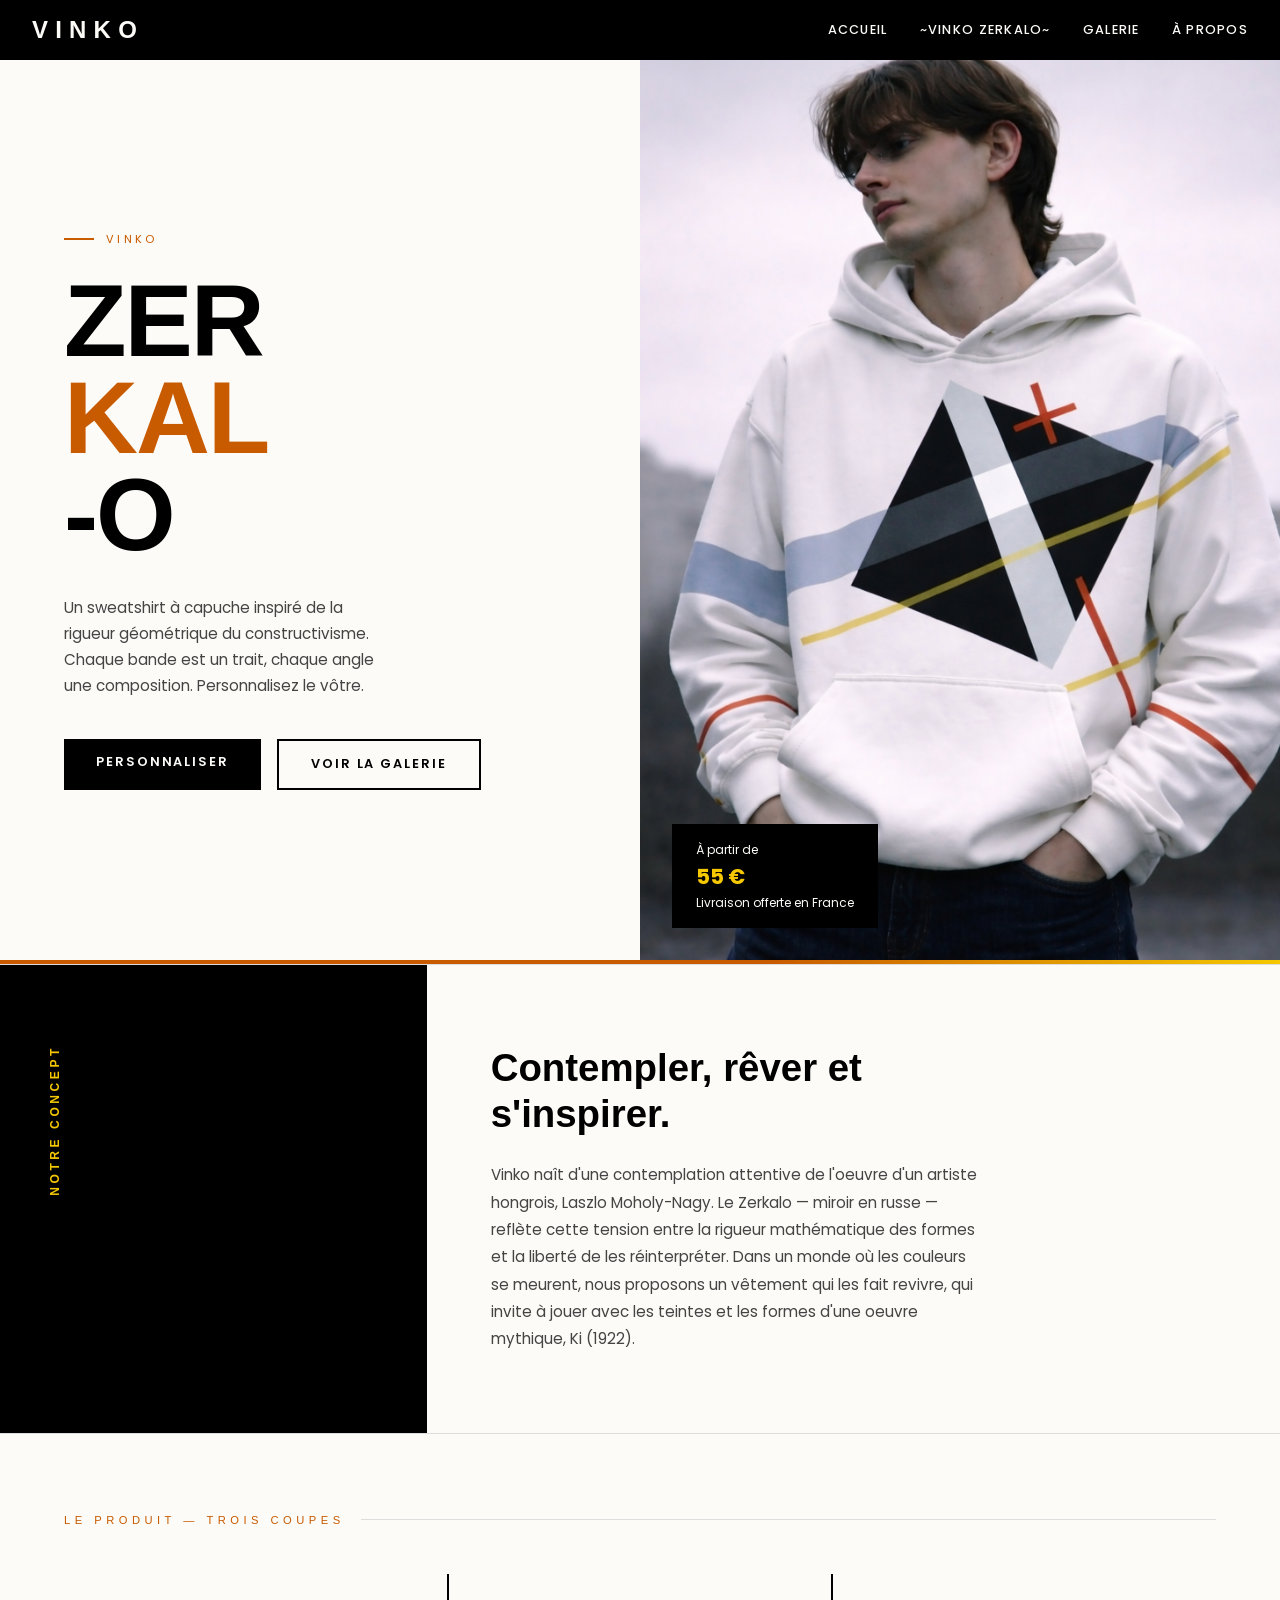
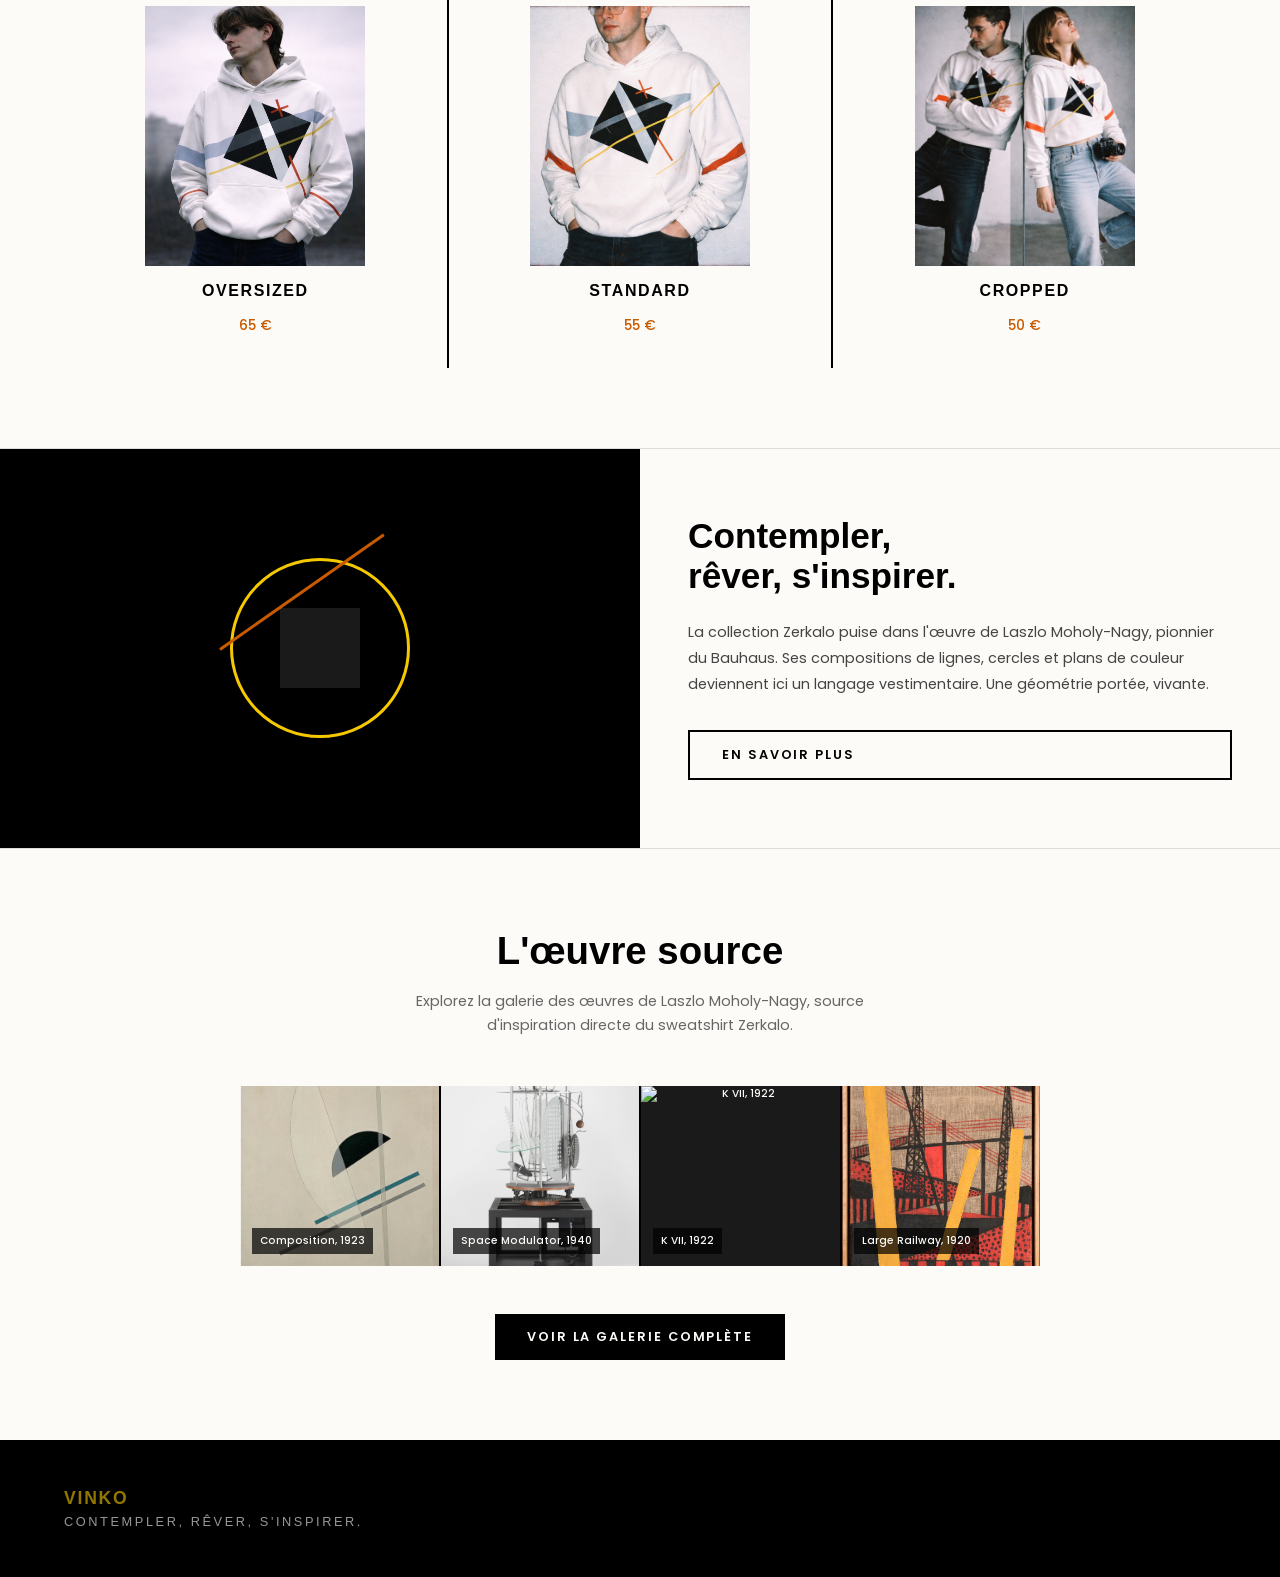
==== commit 1227f7af: "dernières modifications avant une confirmation des attendus pédagogiques" ====
--- a/index.html
+++ b/index.html
@@ -12,22 +12,16 @@
 
 <body>
 
-    <!-- =============================================
-       HEADER PARTAGÉ — même sur toutes les pages
-  ============================================= -->
     <header>
-        <!-- Logo Vinko : le K est accentué en jaune (clé visuelle) -->
         <a href="index.html" class="logo">VINKO</a>
 
-        <!-- Navigation principale -->
         <nav id="main-nav">
-            <a href="index.html">Accueil</a>
-            <a href="zerkalo.html">Personnaliser</a>
-            <a href="galerie.html">Galerie</a>
-            <a href="apropos.html">À propos</a>
+            <a href="index.html" class="lien1">Accueil</a>
+            <a href="zerkalo.html" class="lien2">~Vinko Zerkalo~</a>
+            <a href="galerie.html" class="lien1">Galerie</a>
+            <a href="apropos.html" class="lien2">À propos</a>
         </nav>
 
-        <!-- Bouton burger pour mobile -->
         <button class="burger" id="burger" aria-label="Menu">
             <span></span>
             <span></span>
@@ -35,17 +29,12 @@
         </button>
     </header>
 
-    <!-- =============================================
-       HERO — Présentation du produit Zerkalo
-  ============================================= -->
+    <!-- HELLO THIS IS THE VINKO PRESENTATION HOW ARE YOU DOING-->
     <section class="hero" id="accueil">
 
-        <!-- Colonne texte -->
         <div class="hero-text">
-            <!-- Étiquette : collection + référence constructiviste -->
-            <p class="hero-label">Vinko Studio</p>
-
-            <!-- Titre principal avec accent de couleur -->
+            <p class="hero-label">Vinko</p>
+
             <h1 class="hero-title">
                 ZER<br>
                 <span class="accent">KAL</span><br>
@@ -58,7 +47,6 @@
                 composition. Personnalisez le vôtre.
             </p>
 
-            <!-- Appels à l'action -->
             <div class="hero-cta">
                 <a href="zerkalo.html" class="btn-primary">Personnaliser</a>
                 <a href="galerie.html" class="btn-secondary">Voir la galerie</a>
@@ -69,7 +57,6 @@
         <div class="hero-image">
             <img src="img/sweat-oversize.jpg" alt="Sweatshirt Zerkalo — coupe oversized" />
 
-            <!-- Badge prix flottant -->
             <div class="hero-badge">
                 À partir de
                 <strong>55 €</strong>
@@ -78,15 +65,10 @@
         </div>
     </section>
 
-    <!-- Bande de séparation décorative -->
     <div class="bande-deco"></div>
 
-    <!-- =============================================
-       SECTION CONCEPT — Présentation de la marque
-  ============================================= -->
     <section class="section-concept">
 
-        <!-- Étiquette latérale verticale (desktop seulement) -->
         <div class="concept-label">
             <h2>Notre Concept</h2>
         </div>
@@ -106,24 +88,20 @@
     <section class="section-produit">
         <p class="section-title">Le produit — Trois coupes</p>
 
-        <!-- Grille des coupes -->
         <div class="coupe-grid">
 
-            <!-- Coupe Oversized -->
             <article class="coupe-card">
                 <img src="img/sweat-oversize.jpg" alt="Coupe Oversized" />
                 <h3 class="coupe-name">Oversized</h3>
                 <p class="coupe-prix">65 €</p>
             </article>
 
-            <!-- Coupe Standard -->
             <article class="coupe-card">
                 <img src="img/sweat-normal.png" alt="Coupe Standard" />
                 <h3 class="coupe-name">Standard</h3>
                 <p class="coupe-prix">55 €</p>
             </article>
 
-            <!-- Coupe Cropped -->
             <article class="coupe-card">
                 <img src="img/sweat-slim.png" alt="Coupe Cropped" />
                 <h3 class="coupe-name">Cropped</h3>
@@ -132,12 +110,8 @@
         </div>
     </section>
 
-    <!-- =============================================
-       SECTION MARQUE — Inspiration
-  ============================================= -->
     <section class="section-marque">
 
-        <!-- Composition géométrique décorative -->
         <div class="marque-visuel">
             <div class="moholy-composition">
                 <div class="cercle"></div>
@@ -146,7 +120,6 @@
             </div>
         </div>
 
-        <!-- Texte d'inspiration -->
         <div class="marque-texte">
             <h2>Contempler,<br>rêver, s'inspirer.</h2>
             <p>
@@ -159,9 +132,6 @@
         </div>
     </section>
 
-    <!-- =============================================
-       SECTION GALERIE PREVIEW
-  ============================================= -->
     <section class="section-galerie-preview">
         <div class="galerie-preview-text">
             <h2>L'œuvre source</h2>
@@ -171,7 +141,6 @@
             </p>
         </div>
 
-        <!-- Miniatures avec images réelles -->
         <div class="galerie-mini">
             <div class="galerie-mini-item">
                 <img src="img/composition1923.jpg" alt="Composition, 1923" />
@@ -194,9 +163,6 @@
         <a href="galerie.html" class="btn-primary">Voir la galerie complète</a>
     </section>
 
-    <!-- =============================================
-       FOOTER PARTAGÉ
-  ============================================= -->
     <footer>
         <div class="footer-slogan">
             <strong>Vinko</strong>
@@ -204,9 +170,6 @@
         </div>
     </footer>
 
-    <!-- =============================================
-       JAVASCRIPT — Menu burger mobile
-  ============================================= -->
     <script>
         // Sélection des éléments du DOM
         const burger = document.getElementById('burger');
--- a/styles.css
+++ b/styles.css
@@ -21,6 +21,26 @@
     padding: 0;
 }
 
+::-webkit-scrollbar {
+    width: 12px;
+}
+
+::-webkit-scrollbar-track {
+    background: white;
+}
+
+::-webkit-scrollbar-thumb {
+    background: #f5c800;
+    border-radius: 4px;
+    box-shadow: 0 0 10px #f5c800;
+
+}
+
+::-webkit-scrollbar-thumb:hover {
+    background: #c85a00;
+    border-radius: 4px;
+}
+
 html {
     scroll-behavior: smooth;
 }
@@ -35,7 +55,6 @@
 /*Header*/
 header {
     position: fixed;
-    /* reste visible en scrollant */
     top: 0;
     left: 0;
     right: 0;
@@ -112,7 +131,7 @@
     transition: var(--transition);
 }
 
-/* le main */
+/* LE MAAAAAAAAAAAAAAIN (d'où hero... main protagonist...tabasser du dragon avec des peintures de picasso, ânonner du Jul jusqu'à ce qu'il give up, manger du Justin Bridou..bref, la routine quoi.)*/
 .hero {
     min-height: 100vh;
     padding-top: 60px;
@@ -521,7 +540,7 @@
 }
 
 /* Galerie zerkalo.html (page pour personaliser le produit) */
-/* layout principal avec les deux colonnes et leurs infos */
+
 .page-wrapper {
     padding-top: 60px;
     min-height: 100vh;
@@ -982,8 +1001,6 @@
 }
 
 /* Galerie de la page galerie.html */
-
-/* galerie. */
 .galerie-wrapper {
     padding-top: 60px;
     min-height: 100vh;
@@ -1199,6 +1216,132 @@
 
 .lightbox-next {
     right: 1rem;
+}
+
+
+/* Page A propos */
+
+.apropos-content {
+    padding: 3rem 4rem;
+    max-width: 900px;
+    margin: 0 auto;
+}
+
+.apropos-section {
+    margin-bottom: 3rem;
+}
+
+.apropos-section p {
+    font-size: 0.95rem;
+    line-height: 1.8;
+    color: #444;
+    margin-bottom: 1rem;
+}
+
+.apropos-values {
+    list-style: none;
+    margin-top: 1.5rem;
+}
+
+.apropos-values li {
+    font-size: 0.95rem;
+    line-height: 1.8;
+    color: #444;
+    margin-bottom: 1rem;
+    padding-left: 1.5rem;
+    position: relative;
+}
+
+.apropos-values li::before {
+    content: '';
+    position: absolute;
+    left: 0;
+    top: 0.5rem;
+    width: 8px;
+    height: 8px;
+    background-color: var(--orange);
+}
+
+/* Portrait Moholy-Nagy */
+.apropos-portrait {
+    width: 100%;
+    max-width: 400px;
+    margin: 2rem auto;
+    border-radius: 4px;
+    overflow: hidden;
+    box-shadow: 0 8px 20px rgba(0, 0, 0, 0.1);
+}
+
+.apropos-portrait img {
+    width: 100%;
+    height: auto;
+    display: block;
+    filter: grayscale(100%);
+}
+
+.apropos-portrait-caption {
+    background-color: var(--noir);
+    color: var(--creme);
+    padding: 1rem;
+    font-size: 0.75rem;
+    letter-spacing: 0.1em;
+    text-align: center;
+}
+
+.moholy {
+    font-family: var(--font-display);
+    font-size: clamp(1.5rem, 3vw, 2rem);
+    font-weight: 600;
+    margin-bottom: 1.5rem;
+    letter-spacing: -0.02em;
+}
+
+/* Peinture Ki */
+.apropos-artwork {
+    width: 100%;
+    max-width: 500px;
+    margin: 2rem auto;
+    border-radius: 4px;
+    overflow: hidden;
+    background-color: #f5f3f0;
+    padding: 2rem;
+    display: flex;
+    align-items: center;
+    justify-content: center;
+}
+
+.apropos-artwork img {
+    width: 100%;
+    height: auto;
+    display: block;
+}
+
+.apropos-artwork-caption {
+    margin-top: 1rem;
+    text-align: center;
+    font-size: 0.8rem;
+    color: #666;
+    letter-spacing: 0.05em;
+    font-style: italic;
+}
+
+@media (max-width: 768px) {
+    .apropos-content {
+        padding: 2rem 1.5rem;
+    }
+
+    .apropos-section h2 {
+        font-size: clamp(1.2rem, 2.5vw, 1.5rem);
+    }
+
+    .apropos-values li {
+        padding-left: 1.25rem;
+    }
+
+    .apropos-portrait,
+    .apropos-artwork {
+        max-width: 100%;
+    }
 }
 
 /* Un footer m'hai capitu */
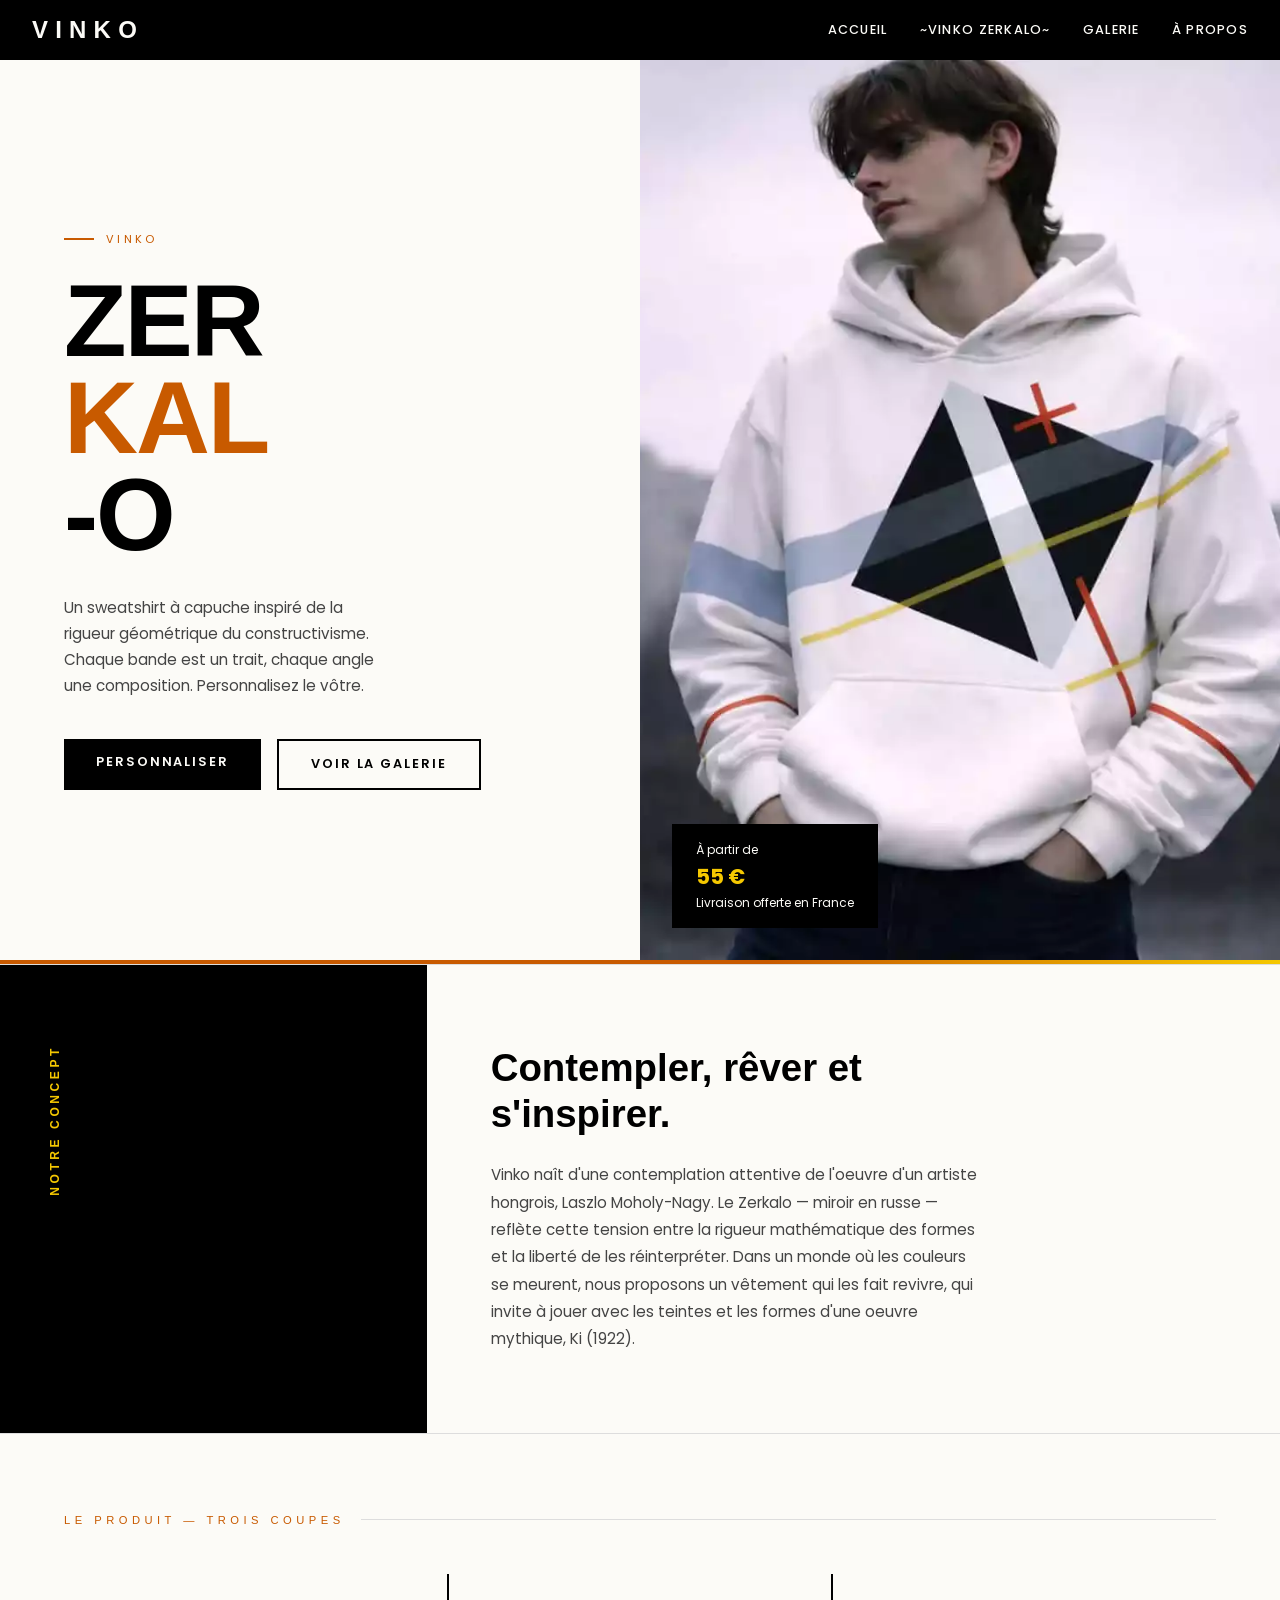
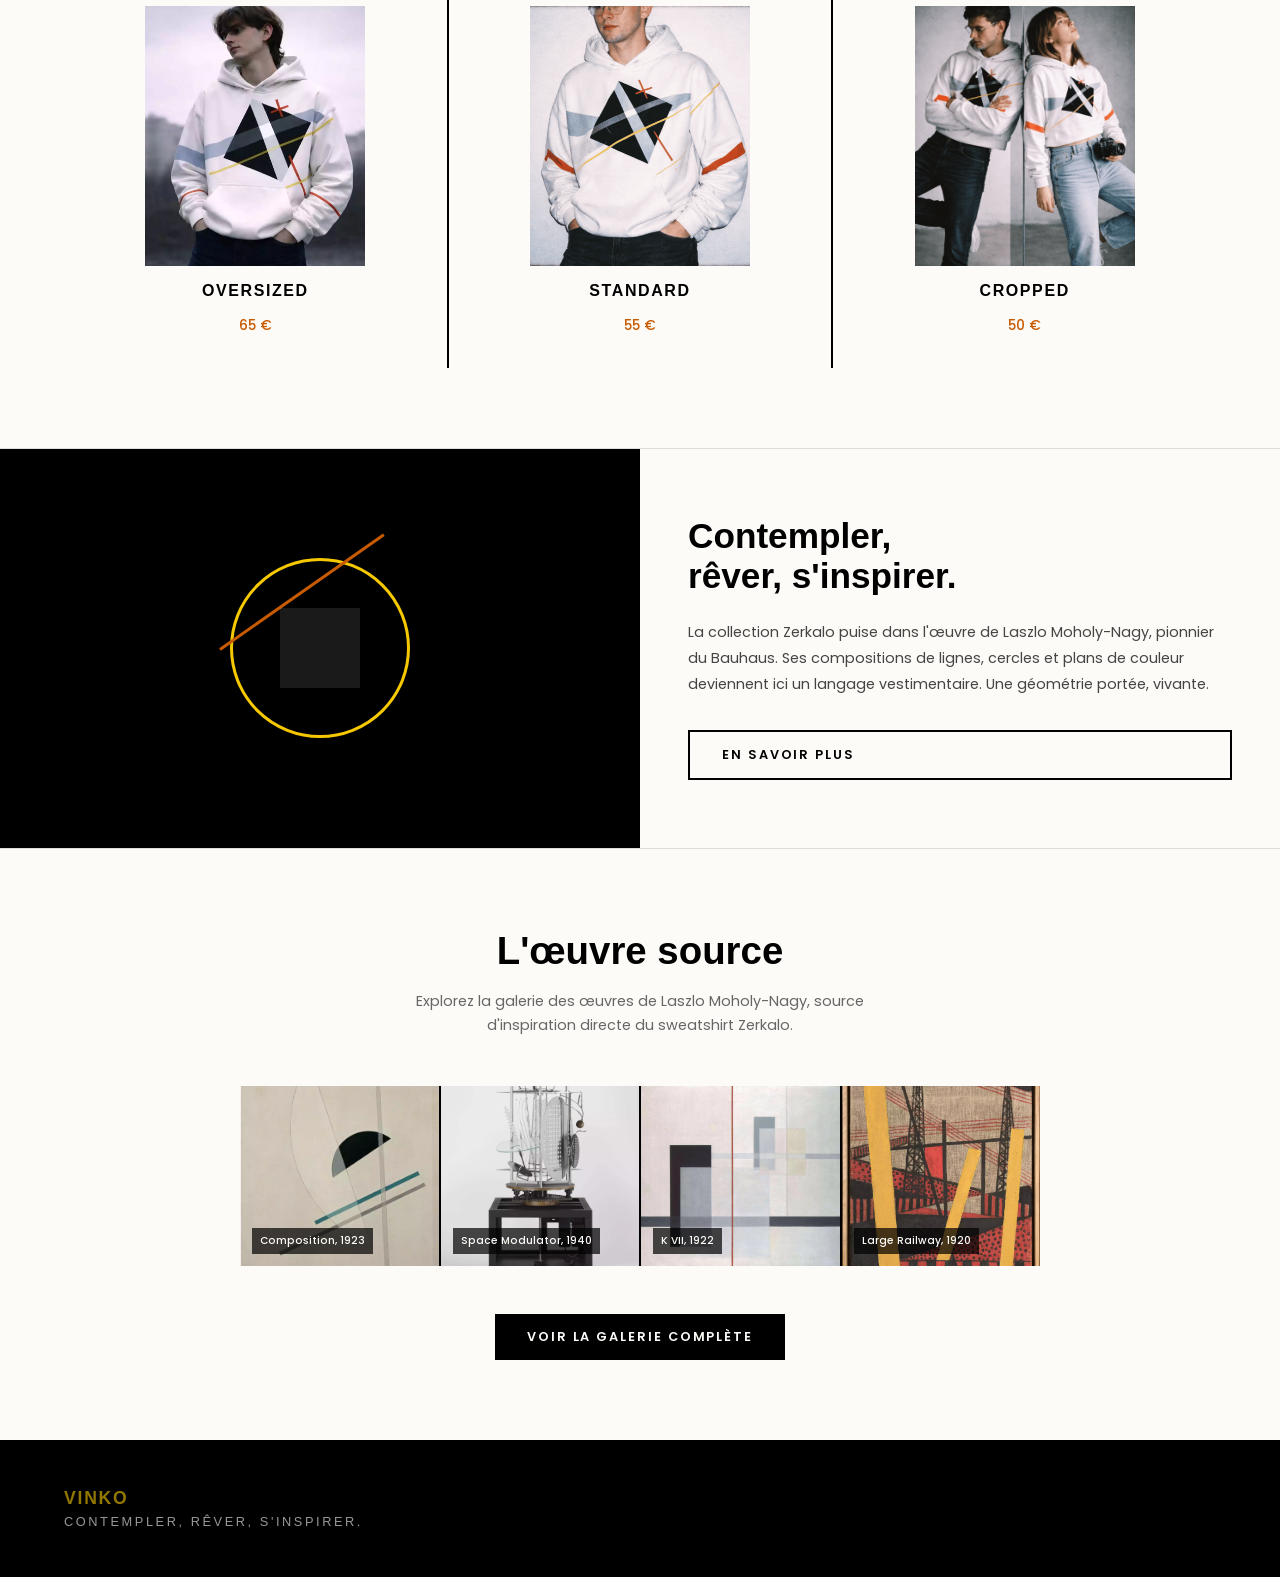
==== commit 1d89969e: "conversion des images au format .webp" ====
--- a/index.html
+++ b/index.html
@@ -55,7 +55,7 @@
 
         <!-- Colonne image produit -->
         <div class="hero-image">
-            <img src="img/sweat-oversize.jpg" alt="Sweatshirt Zerkalo — coupe oversized" />
+            <img src="img/sweat-oversize.webp" alt="Sweatshirt Zerkalo — coupe oversized" />
 
             <div class="hero-badge">
                 À partir de
@@ -91,19 +91,19 @@
         <div class="coupe-grid">
 
             <article class="coupe-card">
-                <img src="img/sweat-oversize.jpg" alt="Coupe Oversized" />
+                <img src="img/sweat-oversize.webp" alt="Coupe Oversized" />
                 <h3 class="coupe-name">Oversized</h3>
                 <p class="coupe-prix">65 €</p>
             </article>
 
             <article class="coupe-card">
-                <img src="img/sweat-normal.png" alt="Coupe Standard" />
+                <img src="img/sweat-normal.webp" alt="Coupe Standard" />
                 <h3 class="coupe-name">Standard</h3>
                 <p class="coupe-prix">55 €</p>
             </article>
 
             <article class="coupe-card">
-                <img src="img/sweat-slim.png" alt="Coupe Cropped" />
+                <img src="img/sweat-slim.webp" alt="Coupe Cropped" />
                 <h3 class="coupe-name">Cropped</h3>
                 <p class="coupe-prix">50 €</p>
             </article>
@@ -143,19 +143,19 @@
 
         <div class="galerie-mini">
             <div class="galerie-mini-item">
-                <img src="img/composition1923.jpg" alt="Composition, 1923" />
+                <img src="img/composition1923.webp" alt="Composition, 1923" />
                 <span>Composition, 1923</span>
             </div>
             <div class="galerie-mini-item">
-                <img src="img/spacemodulator.jpg" alt="Space Modulator, 1940" />
+                <img src="img/spacemodulator.webp" alt="Space Modulator, 1940" />
                 <span>Space Modulator, 1940</span>
             </div>
             <div class="galerie-mini-item">
-                <img src="img/kvii.jpg" alt="K VII, 1922" />
+                <img src="img/kvii.webp" alt="K VII, 1922" />
                 <span>K VII, 1922</span>
             </div>
             <div class="galerie-mini-item">
-                <img src="img/radiorailway.jpg" alt="Large Railway, 1920" />
+                <img src="img/radiorailway.webp" alt="Large Railway, 1920" />
                 <span>Large Railway, 1920</span>
             </div>
         </div>
@@ -198,10 +198,6 @@
     - Mise en page Grid/Flexbox responsive
     - Composition géométrique Moholy-Nagy (CSS pur)
     - Menu burger JavaScript
- 
-  Prompt utilisé :
-    "Page d'accueil Vinko/Zerkalo, charte constructiviste Moholy-Nagy,
-    HTML/CSS/JS vanilla, responsive mobile-first, header+footer partagés."
   ====================================================
   -->
 </body>
--- a/styles.css
+++ b/styles.css
@@ -8,7 +8,6 @@
     --gris-bleu: #8a9bb5;
     --transition: 0.2s ease;
 
-    /* Typographie */
     --font-display: 'P22Albers-Three', sans-serif;
     --font-body: 'Poppins', sans-serif;
 }
